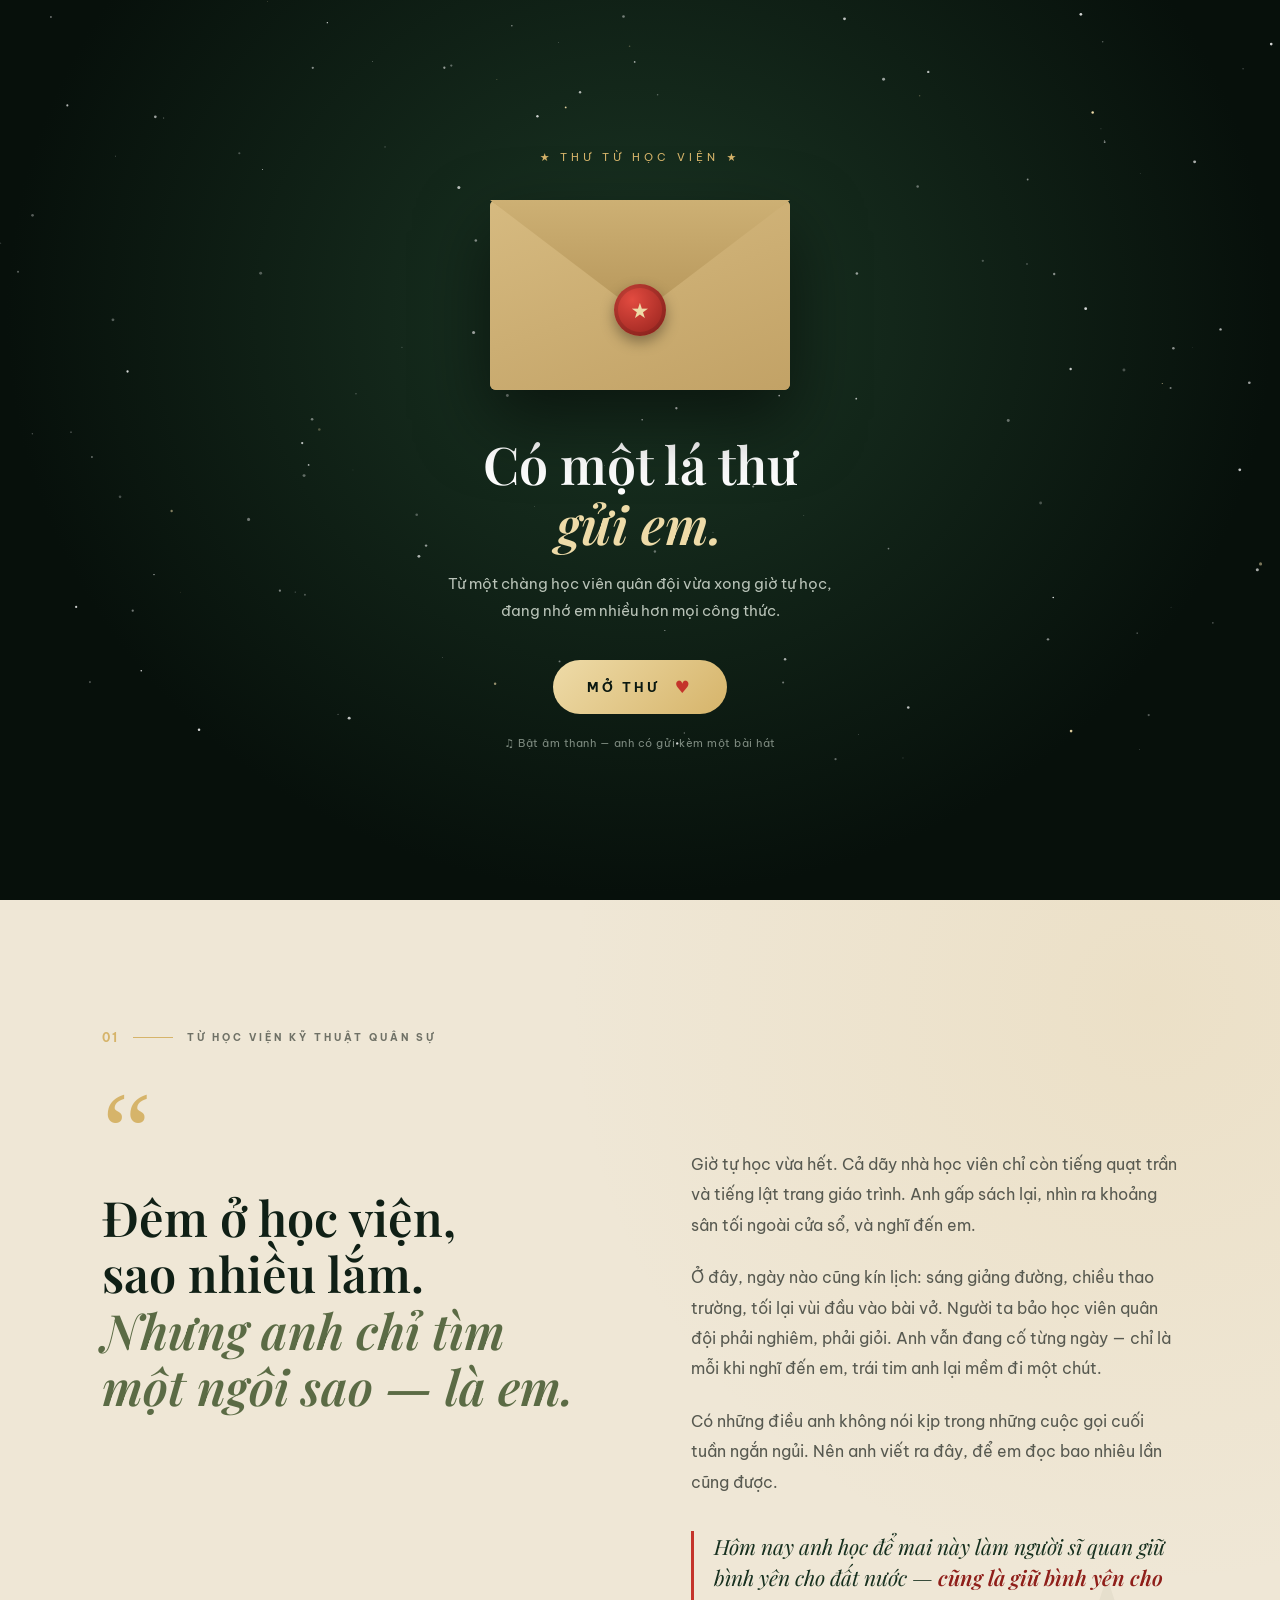
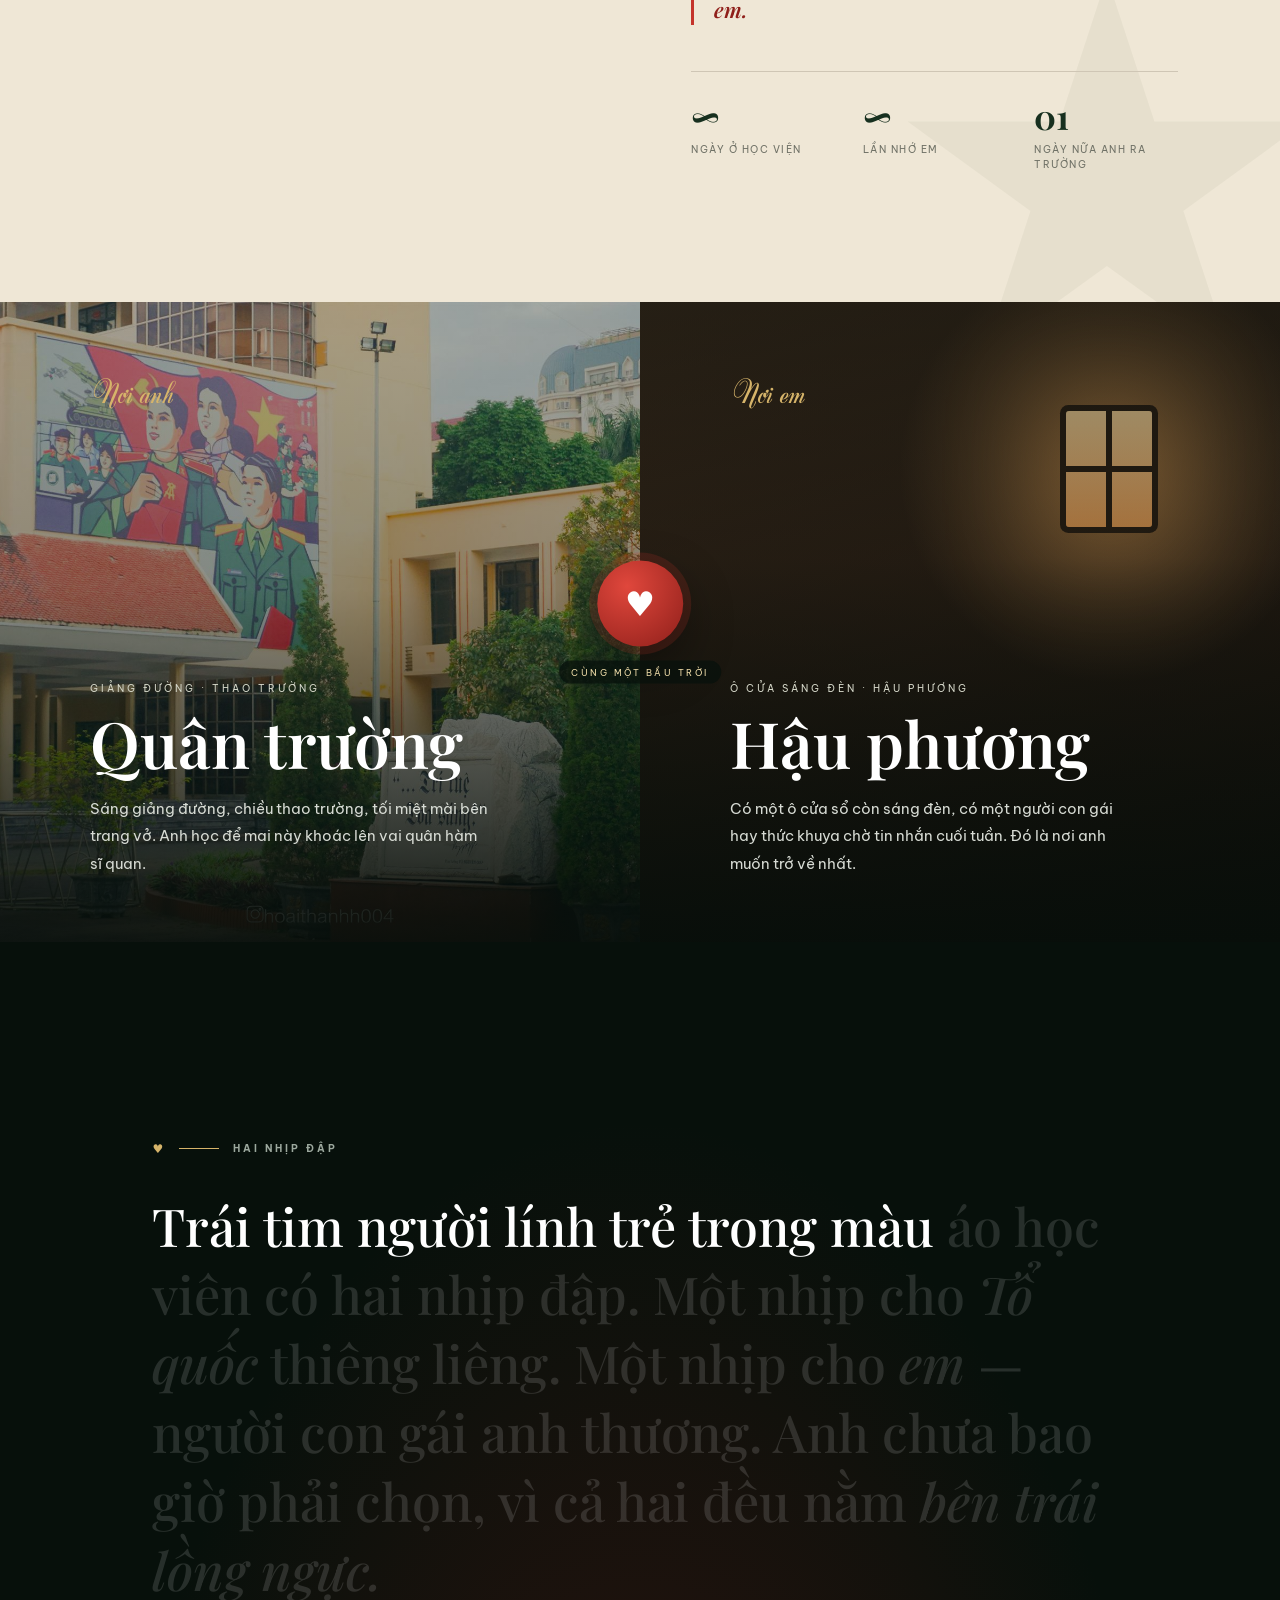
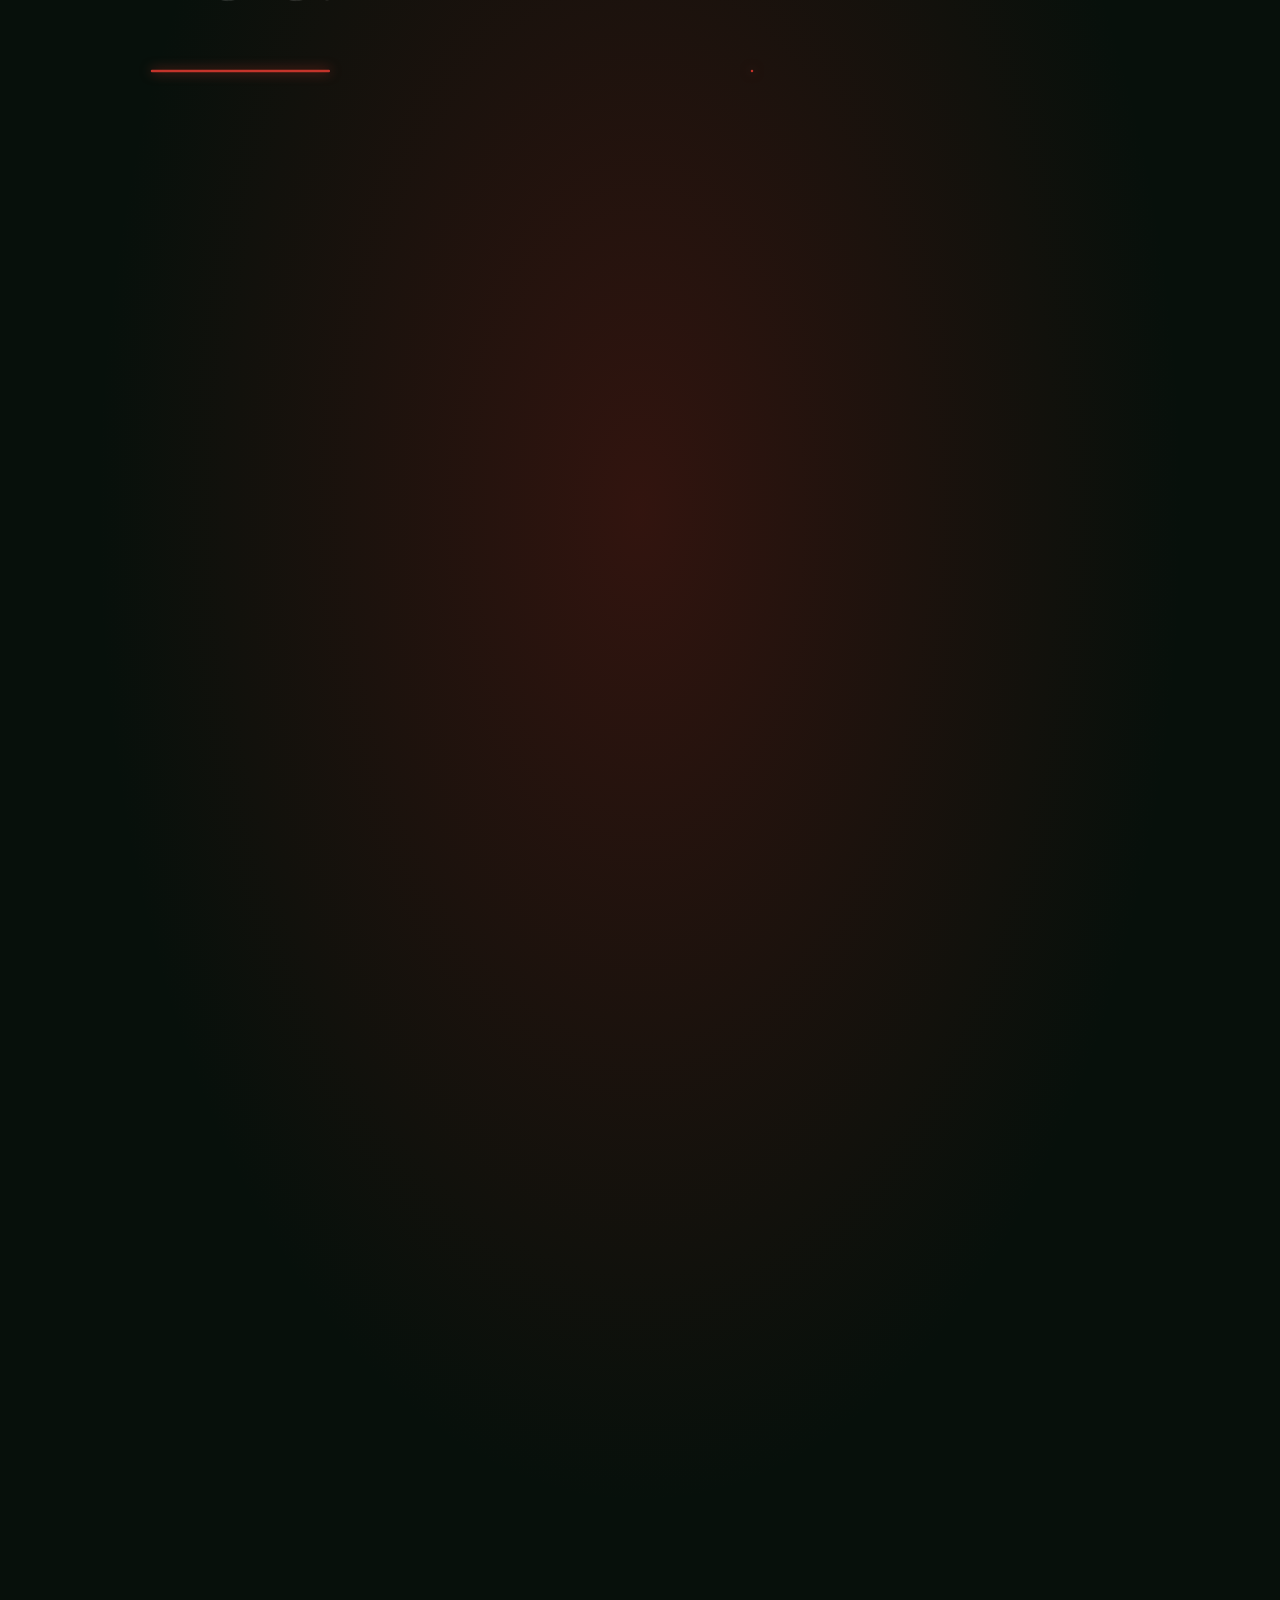
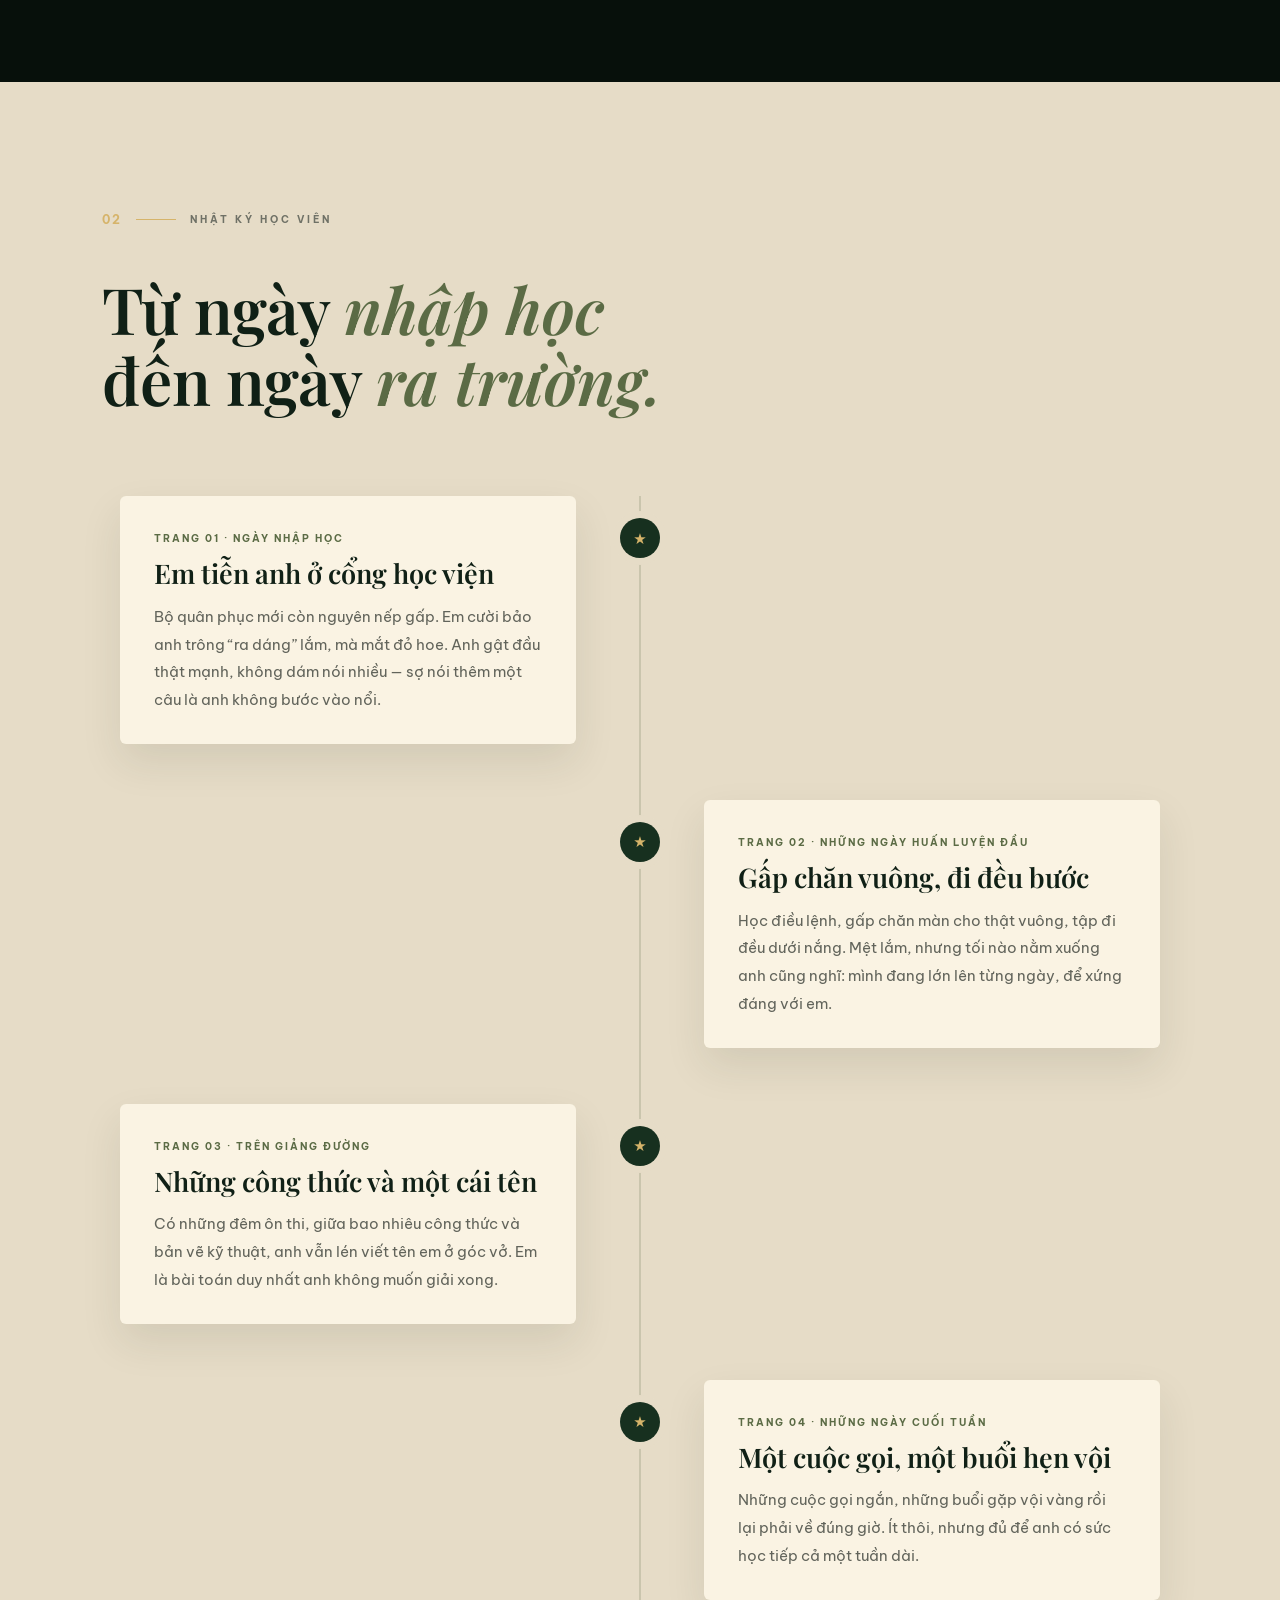
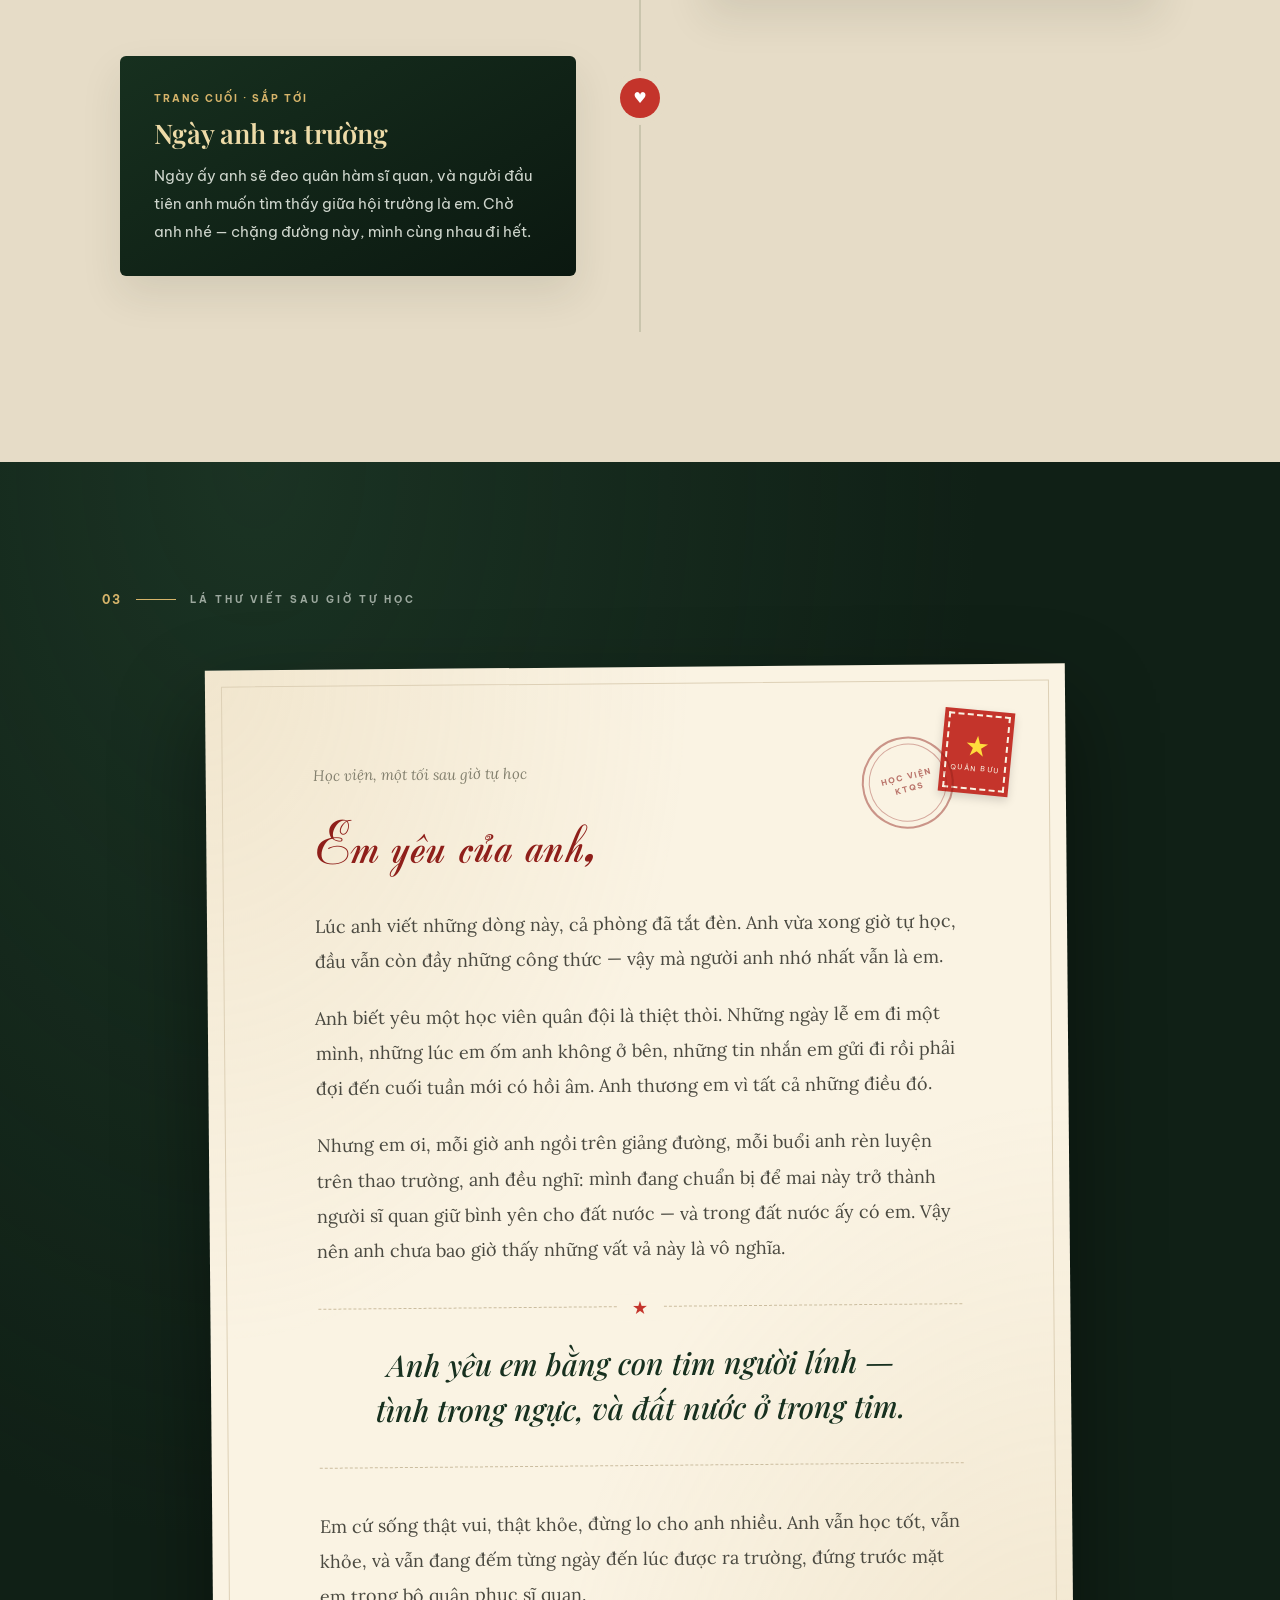
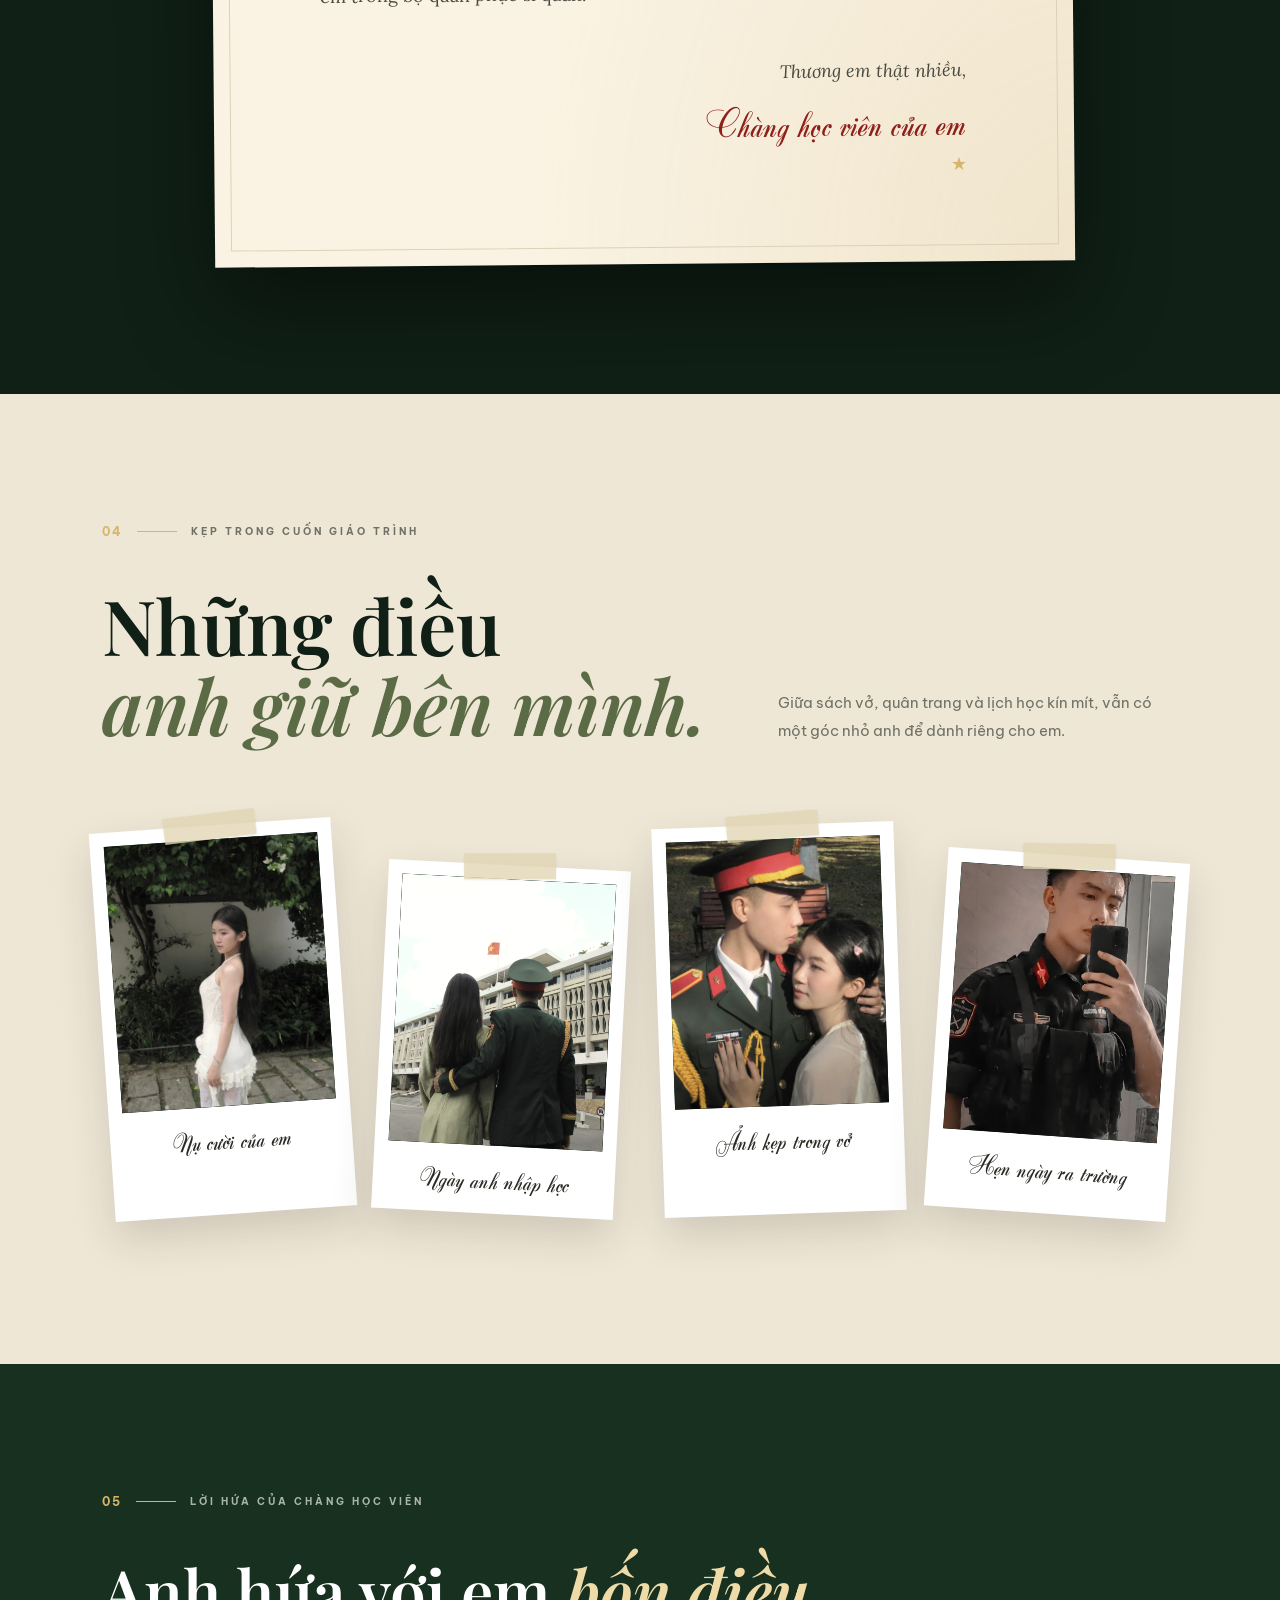
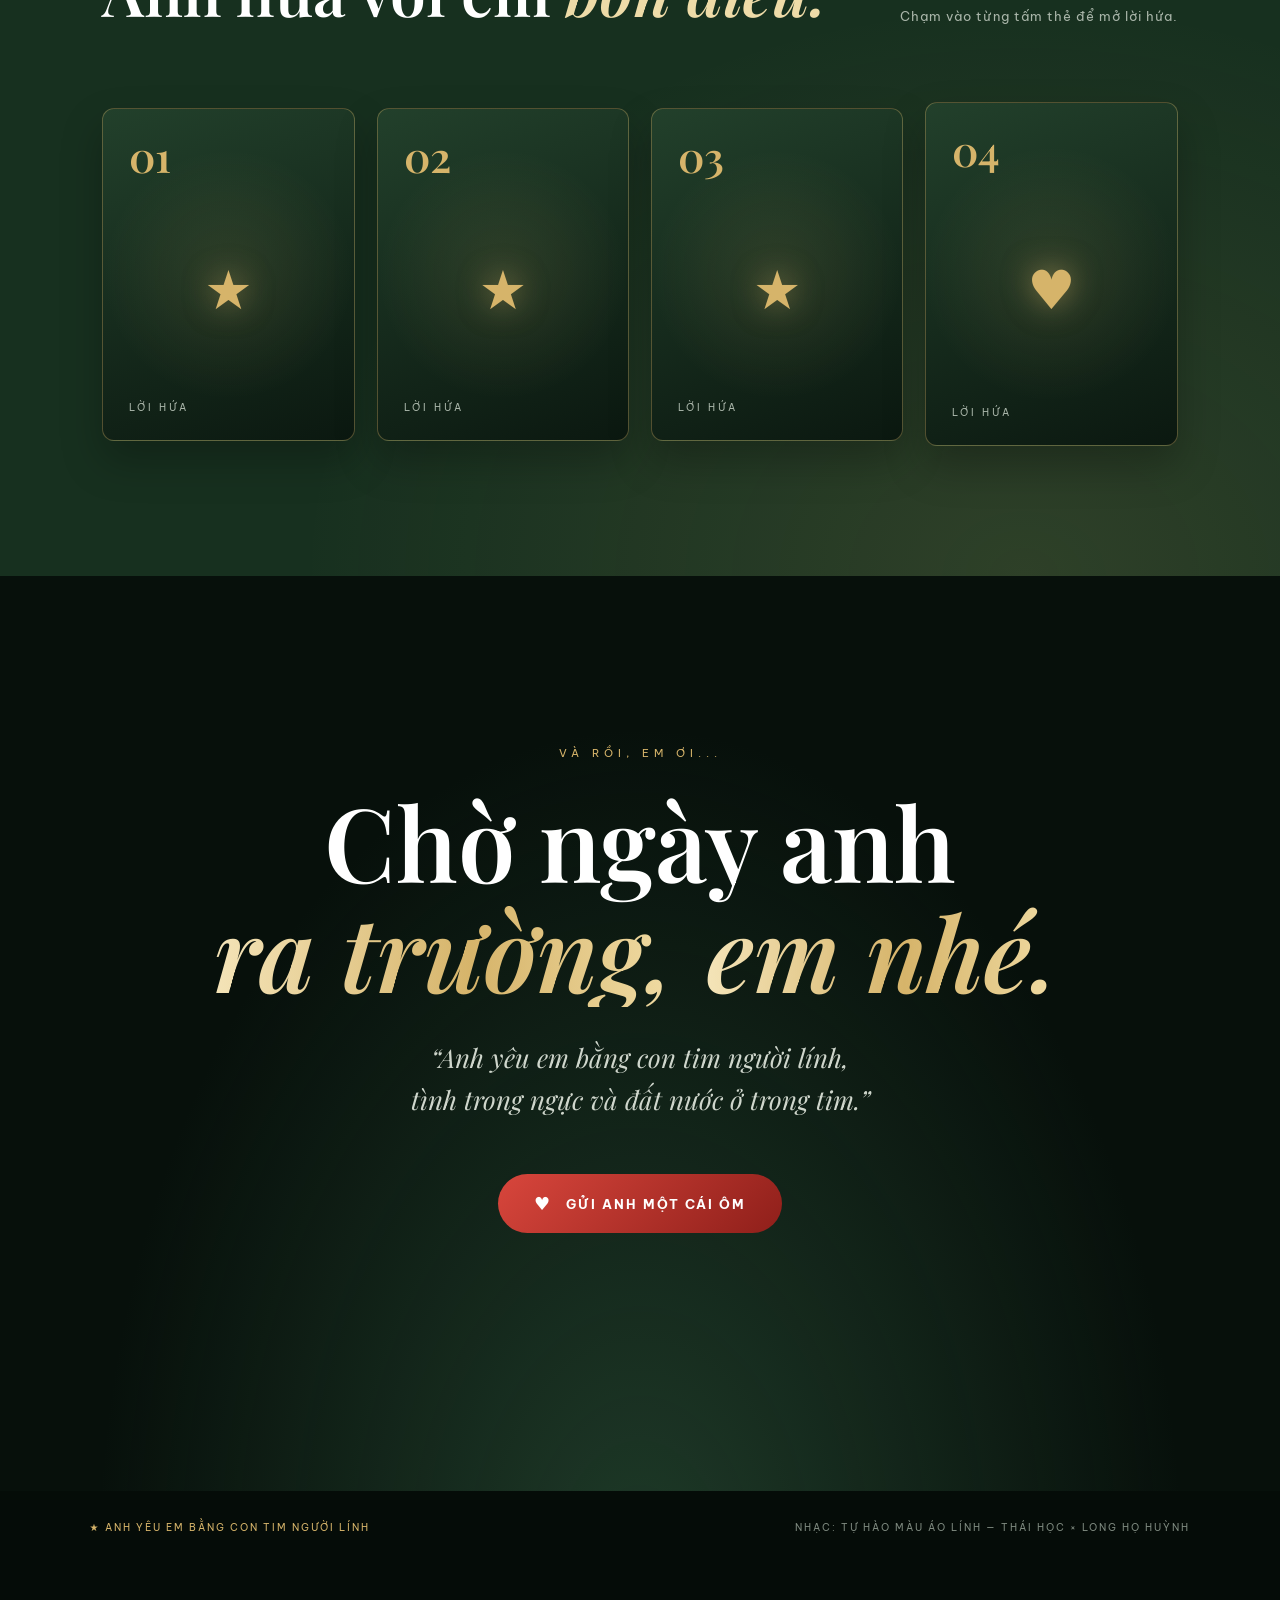
==== phamthanhduong/index.html @ a133cd09 "Tạo trang phamthanhduong" ====
<!DOCTYPE html>
<html lang="vi">

<head>
    <meta charset="UTF-8">
    <meta name="viewport" content="width=device-width, initial-scale=1.0, viewport-fit=cover">
    <meta name="theme-color" content="#07100b">
    <title>Anh Yêu Em Bằng Con Tim Người Lính</title>
    <meta name="description" content="Lá thư của một học viên Học viện Kỹ thuật Quân sự gửi người con gái anh thương.">

    <link rel="preload" href="../fonts/utm-zirkon.woff2" as="font" type="font/woff2" crossorigin>

    <link rel="preconnect" href="https://fonts.googleapis.com">
    <link rel="preconnect" href="https://fonts.gstatic.com" crossorigin>
    <link href="https://fonts.googleapis.com/css2?family=Be+Vietnam+Pro:wght@300;400;500;600;700;800&family=Lora:ital,wght@0,400;0,500;1,400;1,500&family=Playfair+Display:ital,wght@0,500;0,600;0,700;1,500;1,600;1,700&display=swap" rel="stylesheet">

    <link rel="stylesheet" href="../style.css">
</head>


<body class="is-locked">

<!-- ================= MỞ THƯ (INTRO) ================= -->

<div class="intro" id="intro">

    <canvas class="stars" data-stars="140"></canvas>

    <div class="intro-inner">

        <p class="intro-kicker">★ THƯ TỪ HỌC VIỆN ★</p>

        <div class="envelope" id="envelope">
            <div class="envelope-back"></div>
            <div class="envelope-letter">
                <span>Gửi em,</span>
                <small>từ chàng học viên của em</small>
            </div>
            <div class="envelope-front"></div>
            <div class="envelope-flap"></div>
            <div class="envelope-seal">★</div>
        </div>

        <h1 class="intro-title">
            Có một lá thư<br>
            <em>gửi <span class="js-her-name">em</span>.</em>
        </h1>

        <p class="intro-text">
            Từ một chàng học viên quân đội vừa xong giờ tự học,
            đang nhớ em nhiều hơn mọi công thức.
        </p>

        <button class="intro-button" id="openLetter" type="button">
            <span>Mở thư</span>
            <i>♥</i>
        </button>

        <p class="intro-hint">♫ Bật âm thanh — anh có gửi kèm một bài hát</p>

    </div>

</div>


<!-- ================= NAVBAR ================= -->

<header class="navbar" id="navbar">

    <a href="#top" class="logo">
        <span class="logo-star">★</span>
        GỬI EM <small>·</small> TỪ HỌC VIỆN
    </a>

    <nav>
        <a href="#story">Nỗi nhớ</a>
        <a href="#diary">Nhật ký</a>
        <a href="#letter">Lá thư</a>
        <a href="#promise">Lời hứa</a>
    </nav>

</header>


<!-- ================= HERO ================= -->

<section class="hero" id="top">

    <canvas class="stars" data-stars="220" data-shooting="true"></canvas>

    <div class="hero-moon"></div>

    <div class="hero-content">

        <p class="hero-small reveal-hero">
            <span class="line"></span>
            THƯ CỦA MỘT HỌC VIÊN QUÂN ĐỘI · GỬI NGƯỜI ANH THƯƠNG
        </p>

        <h1 class="hero-title">
            <span class="reveal-hero">Anh yêu em</span>
            <span class="reveal-hero">bằng con tim</span>
            <span class="reveal-hero"><em>người lính.</em></span>
        </h1>

        <p class="hero-quote reveal-hero">
            Tình trong ngực, <b>và đất nước ở trong tim.</b>
        </p>

        <div class="hero-actions reveal-hero">

            <a href="#story" class="hero-button">
                ĐỌC TIẾP CÂU CHUYỆN
                <span>↓</span>
            </a>

            <div class="hero-days">
                <strong class="js-days">∞</strong>
                <span>ngày anh khoác<br>áo học viên</span>
            </div>

        </div>

    </div>

    <!-- Núi & lá cờ trên đỉnh -->
    <div class="hero-mountains">

        <svg class="mountain m-back" data-depth=".32" viewBox="0 0 1440 320" preserveAspectRatio="none" aria-hidden="true">
            <path d="M0 230 L120 170 L230 210 L360 120 L480 190 L600 140 L720 200 L860 90 L1000 180 L1120 130 L1260 190 L1440 140 L1440 320 L0 320 Z" />
        </svg>

        <svg class="mountain m-mid" data-depth=".18" viewBox="0 0 1440 320" preserveAspectRatio="none" aria-hidden="true">
            <path d="M0 260 L160 200 L300 250 L440 180 L560 230 L700 170 L820 220 L980 150 L1080 200 L1220 160 L1340 220 L1440 190 L1440 320 L0 320 Z" />
        </svg>

        <div class="flag-post" data-depth=".18" aria-hidden="true">
            <div class="flag"><span>★</span></div>
            <div class="pole"></div>
        </div>

        <svg class="mountain m-front" data-depth=".06" viewBox="0 0 1440 320" preserveAspectRatio="none" aria-hidden="true">
            <path d="M0 290 L200 250 L340 280 L520 230 L640 265 L780 215 L900 260 L1060 240 L1200 275 L1320 245 L1440 270 L1440 320 L0 320 Z" />
        </svg>

    </div>

    <div class="hero-scroll">
        CUỘN XUỐNG
        <div></div>
    </div>

</section>


<!-- ================= 01 · NỖI NHỚ ================= -->

<section class="story section" id="story">

    <div class="section-number" data-reveal>
        01 <span>TỪ HỌC VIỆN KỸ THUẬT QUÂN SỰ</span>
    </div>

    <div class="story-grid">

        <div class="story-title" data-reveal>

            <p class="quote">“</p>

            <h2>
                Đêm ở học viện,<br>
                sao nhiều lắm.<br>
                <em>Nhưng anh chỉ tìm một ngôi sao — là em.</em>
            </h2>

        </div>


        <div class="story-text" data-reveal>

            <p>
                Giờ tự học vừa hết. Cả dãy nhà học viên chỉ còn tiếng quạt trần
                và tiếng lật trang giáo trình. Anh gấp sách lại, nhìn ra khoảng sân
                tối ngoài cửa sổ, và nghĩ đến em.
            </p>

            <p>
                Ở đây, ngày nào cũng kín lịch: sáng giảng đường, chiều thao trường,
                tối lại vùi đầu vào bài vở. Người ta bảo học viên quân đội phải nghiêm,
                phải giỏi. Anh vẫn đang cố từng ngày — chỉ là mỗi khi nghĩ đến em,
                trái tim anh lại mềm đi một chút.
            </p>

            <p>
                Có những điều anh không nói kịp trong những cuộc gọi cuối tuần ngắn ngủi.
                Nên anh viết ra đây, để em đọc bao nhiêu lần cũng được.
            </p>

            <p class="highlight">
                Hôm nay anh học để mai này làm người sĩ quan giữ bình yên cho đất nước —
                <strong>cũng là giữ bình yên cho em.</strong>
            </p>

            <div class="story-stats">

                <div>
                    <strong class="js-days">∞</strong>
                    <span>NGÀY Ở HỌC VIỆN</span>
                </div>

                <div>
                    <strong>∞</strong>
                    <span>LẦN NHỚ EM</span>
                </div>

                <div class="js-countdown-box">
                    <strong class="js-countdown">01</strong>
                    <span class="js-countdown-label">LỜI HẸN NGÀY RA TRƯỜNG</span>
                </div>

            </div>

        </div>

    </div>

</section>


<!-- ================= HAI NƠI · MỘT LÒNG ================= -->

<section class="worlds">

    <div class="world cadet" data-reveal>

        <div class="world-number">Nơi anh</div>

        <div class="world-content">
            <span>GIẢNG ĐƯỜNG · THAO TRƯỜNG</span>
            <h2>Quân trường</h2>
            <p>
                Sáng giảng đường, chiều thao trường, tối miệt mài bên trang vở.
                Anh học để mai này khoác lên vai quân hàm sĩ quan.
            </p>
        </div>

    </div>


    <div class="worlds-heart" aria-hidden="true">
        <span>♥</span>
        <small>CÙNG MỘT BẦU TRỜI</small>
    </div>


    <div class="world home" data-reveal>

        <div class="world-number">Nơi em</div>

        <div class="world-content">
            <span>Ô CỬA SÁNG ĐÈN · HẬU PHƯƠNG</span>
            <h2>Hậu phương</h2>
            <p>
                Có một ô cửa sổ còn sáng đèn, có một người con gái hay thức khuya
                chờ tin nhắn cuối tuần. Đó là nơi anh muốn trở về nhất.
            </p>
        </div>

    </div>

</section>


<!-- ================= HAI NHỊP ĐẬP ================= -->

<section class="heartbeat" id="heartbeat">

    <div class="heartbeat-sticky">

        <div class="section-number light">
            ♥ <span>HAI NHỊP ĐẬP</span>
        </div>

        <p class="heartbeat-text" id="heartbeatText">
            Trái tim người lính trẻ trong màu áo học viên có hai nhịp đập.
            Một nhịp cho <em>Tổ quốc</em> thiêng liêng.
            Một nhịp cho <em>em</em> — người con gái anh thương.
            Anh chưa bao giờ phải chọn,
            vì cả hai đều nằm <em>bên trái lồng ngực.</em>
        </p>

        <div class="pulse-line" aria-hidden="true">
            <svg viewBox="0 0 600 60" preserveAspectRatio="none">
                <path pathLength="1000" d="M0 30 H210 L228 30 L242 6 L258 54 L274 16 L286 30 H600" />
            </svg>
        </div>

    </div>

</section>


<!-- ================= 02 · NHẬT KÝ ================= -->

<section class="diary section" id="diary">

    <div class="section-number" data-reveal>
        02 <span>NHẬT KÝ HỌC VIÊN</span>
    </div>

    <div class="diary-title" data-reveal>
        <h2>
            Từ ngày <em>nhập học</em><br>
            đến ngày <em>ra trường.</em>
        </h2>
    </div>


    <div class="diary-list">

        <div class="diary-line"><div class="diary-line-fill" id="diaryFill"></div></div>

        <article class="diary-item" data-reveal>
            <div class="diary-dot">★</div>
            <div class="diary-card">
                <span>TRANG 01 · NGÀY NHẬP HỌC</span>
                <h3>Em tiễn anh ở cổng học viện</h3>
                <p>
                    Bộ quân phục mới còn nguyên nếp gấp. Em cười bảo anh trông “ra dáng” lắm,
                    mà mắt đỏ hoe. Anh gật đầu thật mạnh, không dám nói nhiều —
                    sợ nói thêm một câu là anh không bước vào nổi.
                </p>
            </div>
        </article>

        <article class="diary-item" data-reveal>
            <div class="diary-dot">★</div>
            <div class="diary-card">
                <span>TRANG 02 · NHỮNG NGÀY HUẤN LUYỆN ĐẦU</span>
                <h3>Gấp chăn vuông, đi đều bước</h3>
                <p>
                    Học điều lệnh, gấp chăn màn cho thật vuông, tập đi đều dưới nắng.
                    Mệt lắm, nhưng tối nào nằm xuống anh cũng nghĩ:
                    mình đang lớn lên từng ngày, để xứng đáng với em.
                </p>
            </div>
        </article>

        <article class="diary-item" data-reveal>
            <div class="diary-dot">★</div>
            <div class="diary-card">
                <span>TRANG 03 · TRÊN GIẢNG ĐƯỜNG</span>
                <h3>Những công thức và một cái tên</h3>
                <p>
                    Có những đêm ôn thi, giữa bao nhiêu công thức và bản vẽ kỹ thuật,
                    anh vẫn lén viết tên em ở góc vở. Em là bài toán duy nhất
                    anh không muốn giải xong.
                </p>
            </div>
        </article>

        <article class="diary-item" data-reveal>
            <div class="diary-dot">★</div>
            <div class="diary-card">
                <span>TRANG 04 · NHỮNG NGÀY CUỐI TUẦN</span>
                <h3>Một cuộc gọi, một buổi hẹn vội</h3>
                <p>
                    Những cuộc gọi ngắn, những buổi gặp vội vàng rồi lại phải về đúng giờ.
                    Ít thôi, nhưng đủ để anh có sức học tiếp cả một tuần dài.
                </p>
            </div>
        </article>

        <article class="diary-item future" data-reveal>
            <div class="diary-dot">♥</div>
            <div class="diary-card">
                <span>TRANG CUỐI · SẮP TỚI</span>
                <h3>Ngày anh ra trường</h3>
                <p>
                    Ngày ấy anh sẽ đeo quân hàm sĩ quan, và người đầu tiên anh muốn tìm
                    thấy giữa hội trường là em. Chờ anh nhé — chặng đường này,
                    mình cùng nhau đi hết.
                </p>
            </div>
        </article>

    </div>

</section>


<!-- ================= 03 · LÁ THƯ ================= -->

<section class="letter section" id="letter">

    <div class="section-number light" data-reveal>
        03 <span>LÁ THƯ VIẾT SAU GIỜ TỰ HỌC</span>
    </div>


    <div class="letter-wrapper">

        <div class="letter-paper" data-reveal>

            <div class="stamp">
                <b>★</b>
                <small>QUÂN BƯU</small>
            </div>

            <div class="postmark">
                <span>HỌC VIỆN<br>KTQS</span>
            </div>

            <p class="letter-date">Học viện, một tối sau giờ tự học</p>

            <h2 class="letter-greeting">
                <span class="js-greeting">Em yêu của anh,</span>
            </h2>


            <div class="letter-content">

                <p>
                    Lúc anh viết những dòng này, cả phòng đã tắt đèn. Anh vừa xong giờ tự học,
                    đầu vẫn còn đầy những công thức — vậy mà người anh nhớ nhất vẫn là em.
                </p>

                <p>
                    Anh biết yêu một học viên quân đội là thiệt thòi. Những ngày lễ em đi một mình,
                    những lúc em ốm anh không ở bên, những tin nhắn em gửi đi rồi phải đợi
                    đến cuối tuần mới có hồi âm. Anh thương em vì tất cả những điều đó.
                </p>

                <p>
                    Nhưng em ơi, mỗi giờ anh ngồi trên giảng đường, mỗi buổi anh rèn luyện trên
                    thao trường, anh đều nghĩ: mình đang chuẩn bị để mai này trở thành người sĩ quan
                    giữ bình yên cho đất nước — và trong đất nước ấy có em. Vậy nên anh chưa bao giờ
                    thấy những vất vả này là vô nghĩa.
                </p>

                <blockquote class="letter-quote">
                    Anh yêu em bằng con tim người lính —
                    tình trong ngực, và đất nước ở trong tim.
                </blockquote>

                <p>
                    Em cứ sống thật vui, thật khỏe, đừng lo cho anh nhiều. Anh vẫn học tốt,
                    vẫn khỏe, và vẫn đang đếm từng ngày đến lúc được ra trường,
                    đứng trước mặt em trong bộ quân phục sĩ quan.
                </p>

                <div class="signature">
                    <span>Thương em thật nhiều,</span>
                    <strong class="js-his-name">Chàng học viên của em</strong>
                    <i>★</i>
                </div>

            </div>

        </div>

    </div>

</section>


<!-- ================= 04 · KỶ NIỆM ================= -->

<section class="memory section" id="memory">

    <div class="section-number" data-reveal>
        04 <span>KẸP TRONG CUỐN GIÁO TRÌNH</span>
    </div>


    <div class="memory-heading" data-reveal>

        <h2>
            Những điều<br>
            <em>anh giữ bên mình.</em>
        </h2>

        <p>
            Giữa sách vở, quân trang và lịch học kín mít,
            vẫn có một góc nhỏ anh để dành riêng cho em.
        </p>

    </div>


    <div class="gallery">

        <figure class="polaroid" data-reveal>
            <div class="polaroid-photo">
                <img src="a1-5qas.jpg" alt="Nụ cười của em">
                <div class="polaroid-empty"><span>♥</span><small>KỶ NIỆM 01</small></div>
            </div>
            <figcaption>Nụ cười của em</figcaption>
        </figure>

        <figure class="polaroid" data-reveal>
            <div class="polaroid-photo">
                <img src="a2-66kk.jpg" alt="Ngày em tiễn anh nhập học">
                <div class="polaroid-empty"><span>★</span><small>KỶ NIỆM 02</small></div>
            </div>
            <figcaption>Ngày anh nhập học</figcaption>
        </figure>

        <figure class="polaroid" data-reveal>
            <div class="polaroid-photo">
                <img src="a3-8m7g.jpg" alt="Tấm ảnh kẹp trong vở">
                <div class="polaroid-empty"><span>♥</span><small>KỶ NIỆM 03</small></div>
            </div>
            <figcaption>Ảnh kẹp trong vở</figcaption>
        </figure>

        <figure class="polaroid" data-reveal>
            <div class="polaroid-photo">
                <img src="a4-8qcp.jpg" alt="Hẹn ngày ra trường">
                <div class="polaroid-empty"><span>★</span><small>KỶ NIỆM 04</small></div>
            </div>
            <figcaption>Hẹn ngày ra trường</figcaption>
        </figure>

    </div>

</section>


<!-- ================= 05 · LỜI HỨA ================= -->

<section class="promise section" id="promise">

    <div class="section-number" data-reveal>
        05 <span>LỜI HỨA CỦA CHÀNG HỌC VIÊN</span>
    </div>

    <div class="promise-heading" data-reveal>
        <h2>Anh hứa với em <em>bốn điều.</em></h2>
        <p>Chạm vào từng tấm thẻ để mở lời hứa.</p>
    </div>


    <div class="promise-grid">

        <button class="promise-card" type="button" data-reveal>
            <div class="promise-inner">
                <div class="promise-front">
                    <b>01</b>
                    <span>★</span>
                    <small>LỜI HỨA</small>
                </div>
                <div class="promise-back">
                    <p>Anh sẽ giữ gìn sức khỏe — để em không phải lo.</p>
                </div>
            </div>
        </button>

        <button class="promise-card" type="button" data-reveal>
            <div class="promise-inner">
                <div class="promise-front">
                    <b>02</b>
                    <span>★</span>
                    <small>LỜI HỨA</small>
                </div>
                <div class="promise-back">
                    <p>Anh sẽ học thật giỏi, rèn luyện thật tốt — để em tự hào về anh.</p>
                </div>
            </div>
        </button>

        <button class="promise-card" type="button" data-reveal>
            <div class="promise-inner">
                <div class="promise-front">
                    <b>03</b>
                    <span>★</span>
                    <small>LỜI HỨA</small>
                </div>
                <div class="promise-back">
                    <p>Anh sẽ cố gắng ở bên em nhiều hơn, yêu thương em bằng tất cả những gì mà anh có.</p>
                </div>
            </div>
        </button>

        <button class="promise-card" type="button" data-reveal>
            <div class="promise-inner">
                <div class="promise-front">
                    <b>04</b>
                    <span>♥</span>
                    <small>LỜI HỨA</small>
                </div>
                <div class="promise-back">
                    <p>Sau này ra trường anh sẽ đón em về, sẽ bù đắp cho em những thiệt thòi, sự chờ đợi và tủi thân mà em đã phải chịu đựng suốt năm tháng qua.</p>
                </div>
            </div>
        </button>

    </div>

</section>


<!-- ================= FINAL ================= -->

<section class="final" id="final">

    <canvas class="stars" data-stars="160" data-shooting="true"></canvas>

    <div class="final-content">

        <p class="final-kicker" data-reveal>VÀ RỒI, EM ƠI...</p>

        <h2 data-reveal>
            Chờ ngày anh<br>
            <em>ra trường,</em> <em>em nhé.</em>
        </h2>

        <p class="final-quote" data-reveal>
            “Anh yêu em bằng con tim người lính,<br>
            tình trong ngực và đất nước ở trong tim.”
        </p>

        <button class="hug-button" id="hugButton" type="button" data-reveal>
            <span class="hug-heart">♥</span>
            <span class="hug-label">Gửi anh một cái ôm</span>
        </button>

        <p class="hug-count" id="hugCount"></p>

    </div>

</section>


<!-- ================= FOOTER ================= -->

<footer>
    <div>★ ANH YÊU EM BẰNG CON TIM NGƯỜI LÍNH</div>
    <div>NHẠC: TỰ HÀO MÀU ÁO LÍNH — THÁI HỌC × LONG HỌ HUỲNH</div>
</footer>


<!-- ================= MÁY PHÁT NHẠC ================= -->

<div class="player" id="player">

    <button class="player-disc" id="playerToggle" type="button" aria-label="Bật / tắt nhạc">
        <span class="disc"><b>★</b></span>
        <span class="player-icon" id="playerIcon">▶</span>
    </button>

    <div class="player-info">
        <strong>Tự Hào Màu Áo Lính</strong>
        <span>Thái Học × Long Họ Huỳnh</span>
    </div>

    <div class="player-bars" aria-hidden="true">
        <i></i><i></i><i></i><i></i>
    </div>

</div>

<audio id="backgroundMusic" loop preload="auto" playsinline>
    <source src="../music/tu-hao-mau-ao-linh.mp3" type="audio/mpeg">
</audio>


<!-- ================= XEM ẢNH ================= -->

<div class="lightbox" id="lightbox">
    <img src="" alt="">
    <button type="button" aria-label="Đóng">×</button>
</div>


<script src="script.js"></script>

</body>

</html>
---- style.css ----
/* ================= FONT ================= */

@font-face {
    font-family: "UTM Zirkon";
    src:
        url("fonts/utm-zirkon.woff2") format("woff2"),
        url("fonts/utm-zirkon.ttf") format("truetype");
    font-display: swap;
}



:root {

    --night: #07100b;
    --green-950: #0b1810;
    --green-900: #102016;
    --green-800: #17301f;
    --green-700: #22402b;
    --olive: #5b6b45;
    --olive-light: #8a9a6a;

    --gold: #d6b46a;
    --gold-light: #eedba8;

    --red: #c4342b;
    --red-deep: #8f1f1a;

    --cream: #efe7d6;
    --cream-dark: #e6dcc7;
    --paper: #faf3e3;

    --ink: #2a2b24;
    --muted: #6f7166;

    --serif: "Playfair Display", Georgia, serif;
    --sans: "Be Vietnam Pro", system-ui, -apple-system, sans-serif;
    --hand: "UTM Zirkon", "Lora", Georgia, cursive;
    --letter: "Lora", Georgia, serif;

    /* --vh do script.js tính theo chiều cao THỰC của màn hình
       (100vh trên iPhone bị tính cả phần thanh công cụ nên hay cắt nội dung) */
    --screen: calc(var(--vh, 1vh) * 100);

    --nav-h: 72px;
    --gutter: 8vw;

    --safe-top: env(safe-area-inset-top, 0px);
    --safe-bottom: env(safe-area-inset-bottom, 0px);
    --safe-left: env(safe-area-inset-left, 0px);
    --safe-right: env(safe-area-inset-right, 0px);
}


* {
    margin: 0;
    padding: 0;
    box-sizing: border-box;
}


html {
    scroll-behavior: smooth;
    -webkit-text-size-adjust: 100%;
    text-size-adjust: 100%;
    overflow-x: hidden;
}


body {
    font-family: var(--sans);
    background: var(--night);
    color: var(--ink);
    overflow-x: hidden;
    -webkit-font-smoothing: antialiased;
    overflow-wrap: break-word;
}


@supports (overflow: clip) {
    html,
    body {
        overflow-x: clip;
    }
}


body.is-locked {
    overflow: hidden;
}


a {
    text-decoration: none;
    color: inherit;
}


button {
    font-family: inherit;
    -webkit-tap-highlight-color: transparent;
}


img {
    max-width: 100%;
}


section {
    scroll-margin-top: var(--nav-h);
}


canvas.stars {
    position: absolute;
    top: 0;
    left: 0;
    width: 100%;
    height: 100%;
    pointer-events: none;
}



/* ================= HIỆU ỨNG XUẤT HIỆN ================= */

[data-reveal] {
    opacity: 0;
    translate: 0 40px;
    transition:
        opacity 1s ease var(--delay, 0s),
        translate 1s cubic-bezier(.2, .7, .2, 1) var(--delay, 0s);
}


[data-reveal].visible {
    opacity: 1;
    translate: 0 0;
}


.reveal-hero {
    opacity: 0;
    translate: 0 30px;
    transition:
        opacity 1.2s ease var(--d, 0s),
        translate 1.2s cubic-bezier(.2, .7, .2, 1) var(--d, 0s);
}


body.is-ready .reveal-hero {
    opacity: 1;
    translate: 0 0;
}



/* ================= MỞ THƯ (INTRO) ================= */

.intro {
    position: fixed;
    top: 0;
    left: 0;
    right: 0;
    bottom: 0;
    z-index: 1000;
    overflow-x: hidden;
    overflow-y: auto;
    -webkit-overflow-scrolling: touch;
    overscroll-behavior: contain;
    text-align: center;
    color: white;
    background:
        radial-gradient(ellipse at 50% 35%, #1b3624 0%, var(--night) 70%);
    transition:
        opacity 1.1s ease,
        visibility 1.1s ease;
}


.intro canvas.stars {
    position: fixed;
}


.intro.hide {
    opacity: 0;
    visibility: hidden;
}


.intro-inner {
    position: relative;
    z-index: 2;
    min-height: 100%;
    display: flex;
    flex-direction: column;
    align-items: center;
    justify-content: center;
    padding:
        calc(20px + var(--safe-top))
        calc(20px + var(--safe-right))
        calc(20px + var(--safe-bottom))
        calc(20px + var(--safe-left));
    transition: transform 1.4s ease;
}


.intro.hide .intro-inner {
    transform: scale(1.08);
}


.intro-kicker {
    font-size: 11px;
    letter-spacing: 4px;
    color: var(--gold);
    margin-bottom: clamp(16px, calc(var(--vh, 1vh) * 4), 38px);
}


.envelope {
    --env-w: min(300px, 72vw, calc(var(--vh, 1vh) * 46));
    position: relative;
    flex-shrink: 0;
    width: var(--env-w);
    height: calc(var(--env-w) * .633);
    margin-bottom: clamp(20px, calc(var(--vh, 1vh) * 5), 44px);
    -webkit-perspective: 900px;
    perspective: 900px;
    animation: floaty 4s ease-in-out infinite;
}


.envelope-back {
    position: absolute;
    top: 0;
    left: 0;
    right: 0;
    bottom: 0;
    border-radius: 6px;
    background: #b39257;
    box-shadow: 0 30px 70px rgba(0, 0, 0, .55);
}


.envelope-letter {
    position: absolute;
    left: 6%;
    right: 6%;
    top: 7%;
    height: 86%;
    z-index: 2;
    display: flex;
    flex-direction: column;
    align-items: center;
    padding-top: 9%;
    border-radius: 4px;
    background: var(--paper);
    color: var(--ink);
    transition: transform 1s cubic-bezier(.2, .8, .2, 1) .55s;
}


.envelope-letter span {
    font-family: var(--hand);
    font-size: clamp(28px, calc(var(--env-w) * .13), 40px);
    line-height: 1.2;
    color: var(--red-deep);
}


.envelope-letter small {
    margin-top: 2px;
    font-size: 9px;
    letter-spacing: 1.5px;
    text-transform: uppercase;
    color: var(--muted);
}


.envelope-front {
    position: absolute;
    top: 0;
    left: 0;
    right: 0;
    bottom: 0;
    z-index: 3;
    border-radius: 6px;
    background: linear-gradient(160deg, #d6ba80, #c2a266);
    -webkit-clip-path: polygon(0 0, 50% 54%, 100% 0, 100% 100%, 0 100%);
    clip-path: polygon(0 0, 50% 54%, 100% 0, 100% 100%, 0 100%);
}


.envelope-flap {
    position: absolute;
    left: 0;
    right: 0;
    top: 0;
    height: 60%;
    z-index: 4;
    background: linear-gradient(180deg, #cdb074, #b6965a);
    -webkit-clip-path: polygon(0 0, 100% 0, 50% 100%);
    clip-path: polygon(0 0, 100% 0, 50% 100%);
    transform-origin: top;
    transition:
        transform .8s ease,
        z-index 0s linear .4s;
}


.envelope-seal {
    position: absolute;
    left: 50%;
    top: 58%;
    z-index: 5;
    width: 52px;
    height: 52px;
    display: flex;
    align-items: center;
    justify-content: center;
    border-radius: 50%;
    transform: translate(-50%, -50%);
    font-size: 21px;
    color: var(--gold-light);
    background: radial-gradient(circle at 35% 30%, #e24b40, var(--red-deep));
    box-shadow:
        0 6px 14px rgba(0, 0, 0, .35),
        inset 0 0 0 4px rgba(0, 0, 0, .12);
    transition:
        opacity .4s ease,
        transform .4s ease;
}


.intro.opening .envelope {
    animation: none;
}


.intro.opening .envelope-seal {
    opacity: 0;
    transform: translate(-50%, -50%) scale(.5);
}


.intro.opening .envelope-flap {
    transform: rotateX(180deg);
    z-index: 1;
}


.intro.opening .envelope-letter {
    transform: translateY(-58%);
}


.intro-title {
    font-family: var(--serif);
    font-weight: 600;
    font-size: clamp(30px, 5vw, 52px);
    line-height: 1.15;
}


.intro-title em {
    color: var(--gold-light);
}


.intro-text {
    max-width: 420px;
    margin-top: clamp(10px, calc(var(--vh, 1vh) * 2), 18px);
    font-size: 15px;
    line-height: 1.75;
    color: #b9c3b8;
}


.intro-button {
    margin-top: clamp(18px, calc(var(--vh, 1vh) * 4), 36px);
    display: inline-flex;
    align-items: center;
    padding: 16px 34px;
    border: 0;
    border-radius: 60px;
    cursor: pointer;
    font-size: 13px;
    font-weight: 700;
    letter-spacing: 3px;
    text-transform: uppercase;
    color: var(--green-950);
    background: linear-gradient(135deg, var(--gold-light), var(--gold));
    box-shadow: 0 0 0 0 rgba(214, 180, 106, .5);
    animation: ring 2.4s ease-out infinite;
    transition: transform .3s ease;
}


.intro-button:hover {
    transform: translateY(-3px) scale(1.03);
}


.intro-button i {
    margin-left: 14px;
    font-style: normal;
    color: var(--red);
    font-size: 17px;
    animation: beat 1.2s ease-in-out infinite;
}


.intro-hint {
    margin-top: clamp(12px, calc(var(--vh, 1vh) * 2.5), 22px);
    font-size: 11px;
    letter-spacing: .5px;
    color: #7e8b80;
}


@keyframes floaty {
    0%, 100% { transform: translateY(0) rotate(-1deg); }
    50% { transform: translateY(-10px) rotate(1deg); }
}


@keyframes ring {
    0% { box-shadow: 0 0 0 0 rgba(214, 180, 106, .5); }
    100% { box-shadow: 0 0 0 20px rgba(214, 180, 106, 0); }
}


@keyframes beat {
    0%, 100% { transform: scale(1); }
    15% { transform: scale(1.3); }
    30% { transform: scale(1); }
    45% { transform: scale(1.2); }
}



/* ================= NAVBAR ================= */

.navbar {
    position: fixed;
    top: 0;
    left: 0;
    right: 0;
    z-index: 100;
    height: calc(var(--nav-h) + var(--safe-top));
    padding:
        var(--safe-top)
        max(6vw, var(--safe-right))
        0
        max(6vw, var(--safe-left));
    display: flex;
    align-items: center;
    justify-content: space-between;
    color: white;
    transform: translateY(-100%);
    transition:
        background .4s ease,
        transform .8s ease .4s;
}


body.is-ready .navbar {
    transform: none;
}


.navbar.scrolled {
    background: rgba(7, 16, 11, .86);
    -webkit-backdrop-filter: blur(14px);
    backdrop-filter: blur(14px);
    border-bottom: 1px solid rgba(214, 180, 106, .12);
}


.logo {
    font-size: 11px;
    font-weight: 800;
    letter-spacing: 2px;
    white-space: nowrap;
}


.logo-star {
    color: var(--gold);
    margin-right: 8px;
}


.logo small {
    color: var(--gold);
    margin: 0 6px;
    font-size: 12px;
}


nav {
    display: flex;
    font-size: 12px;
    letter-spacing: .8px;
    color: #d6ddd5;
}


nav a {
    position: relative;
    margin-left: 36px;
    padding: 6px 0;
    transition: color .3s ease;
}


nav a::after {
    content: "";
    position: absolute;
    left: 0;
    right: 100%;
    bottom: 0;
    height: 1px;
    background: var(--gold);
    transition: right .35s ease;
}


nav a:hover {
    color: var(--gold);
}


nav a:hover::after {
    right: 0;
}



/* ================= HERO ================= */

.hero {
    --mount-h: clamp(170px, calc(var(--vh, 1vh) * 34), 340px);
    position: relative;
    min-height: var(--screen);
    display: flex;
    align-items: center;
    padding:
        calc(var(--nav-h) + var(--safe-top) + 40px)
        max(var(--gutter), var(--safe-right))
        calc(var(--mount-h) * .62)
        max(var(--gutter), var(--safe-left));
    overflow: hidden;
    color: white;
    background:
        radial-gradient(ellipse at 78% 18%, rgba(46, 86, 60, .45) 0%, transparent 50%),
        linear-gradient(180deg, #040906 0%, #0b1a11 55%, #15301f 100%);
}


.hero-moon {
    position: absolute;
    top: 15%;
    right: 13%;
    width: 110px;
    height: 110px;
    border-radius: 50%;
    background: radial-gradient(circle at 38% 38%, #fff8e3, #ecdcab 60%, #c9b37a);
    box-shadow:
        0 0 60px 18px rgba(238, 219, 168, .22),
        0 0 180px 70px rgba(238, 219, 168, .07);
    opacity: .92;
}


.hero-content {
    position: relative;
    z-index: 3;
    width: 100%;
    max-width: 880px;
}


.hero-small {
    display: flex;
    align-items: center;
    font-size: 11px;
    line-height: 1.6;
    letter-spacing: 3px;
    color: #c2cbc0;
}


.hero-small .line {
    flex-shrink: 0;
    width: 44px;
    height: 1px;
    margin-right: 14px;
    background: var(--gold);
}


.hero-title {
    font-family: var(--serif);
    font-weight: 600;
    font-size: clamp(46px, min(7.4vw, calc(var(--vh, 1vh) * 11.5)), 106px);
    line-height: 1.1;
    letter-spacing: -.5px;
    margin: 24px 0;
}


.hero-title > span {
    display: block;
}


.hero-title em {
    display: inline-block;
    padding-right: .1em;
    font-style: italic;
    color: var(--gold-light);
    background: linear-gradient(90deg, #f4e4b8, var(--gold) 55%, #f1dda6);
    -webkit-background-clip: text;
    background-clip: text;
    -webkit-text-fill-color: transparent;
}


.hero-quote {
    font-family: var(--serif);
    font-style: italic;
    font-size: clamp(18px, 2.2vw, 27px);
    line-height: 1.5;
    color: #d3dad1;
}


.hero-quote b {
    font-weight: 500;
    color: var(--gold-light);
}


.hero-actions {
    display: flex;
    flex-wrap: wrap;
    align-items: center;
    margin-top: 34px;
}


.hero-button {
    display: inline-flex;
    align-items: center;
    margin: 0 40px 16px 0;
    padding: 16px 24px;
    border: 1px solid rgba(214, 180, 106, .55);
    border-radius: 50px;
    font-size: 11px;
    font-weight: 600;
    letter-spacing: 2px;
    white-space: nowrap;
    transition: .35s ease;
}


.hero-button:hover {
    background: var(--gold);
    border-color: var(--gold);
    color: var(--green-950);
}


.hero-button span {
    margin-left: 22px;
    font-size: 16px;
    animation: bob 1.8s ease-in-out infinite;
}


.hero-days {
    display: flex;
    align-items: center;
    margin-bottom: 16px;
}


.hero-days strong {
    margin-right: 14px;
    font-family: var(--serif);
    font-size: 44px;
    font-weight: 600;
    color: var(--gold);
    line-height: 1;
}


.hero-days span {
    font-size: 11px;
    line-height: 1.5;
    letter-spacing: 1.5px;
    text-transform: uppercase;
    color: #9fab9f;
}


.hero-mountains {
    position: absolute;
    left: 0;
    right: 0;
    bottom: 0;
    height: var(--mount-h);
    z-index: 2;
    pointer-events: none;
}


.mountain {
    position: absolute;
    top: 0;
    left: 0;
    width: 100%;
    height: 100%;
    will-change: transform;
}


.m-back path {
    fill: #1b3726;
    opacity: .75;
}


.m-mid path {
    fill: #11271a;
}


.m-front path {
    fill: var(--green-950);
}


.flag-post {
    position: absolute;
    left: 68.05%;
    bottom: 53.1%;
    width: 60px;
    height: 78px;
    margin-left: -1px;
    will-change: transform;
}


.pole {
    position: absolute;
    left: 0;
    bottom: 0;
    width: 2px;
    height: 78px;
    background: linear-gradient(#e6d39f, #6f6241);
}


.flag {
    position: absolute;
    left: 2px;
    top: 2px;
    width: 44px;
    height: 29px;
    display: flex;
    align-items: center;
    justify-content: center;
    font-size: 15px;
    color: #ffdc3c;
    background: var(--red);
    transform-origin: left center;
    box-shadow: 0 0 24px rgba(196, 52, 43, .55);
    animation: wave 2.6s ease-in-out infinite;
}


.hero-scroll {
    position: absolute;
    right: 34px;
    bottom: 40px;
    z-index: 4;
    display: flex;
    flex-direction: column;
    align-items: center;
    font-size: 9px;
    letter-spacing: 3px;
    color: #aeb7ad;
    -webkit-writing-mode: vertical-rl;
    writing-mode: vertical-rl;
}


.hero-scroll div {
    width: 1px;
    height: 56px;
    margin-top: 14px;
    background: linear-gradient(var(--gold), transparent);
    animation: drip 2s ease-in-out infinite;
}


@keyframes wave {
    0%, 100% { transform: skewY(0) scaleX(1); }
    25% { transform: skewY(-5deg) scaleX(.95); }
    50% { transform: skewY(2deg) scaleX(.98); }
    75% { transform: skewY(-3deg) scaleX(.94); }
}


@keyframes bob {
    0%, 100% { transform: translateY(0); }
    50% { transform: translateY(4px); }
}


@keyframes drip {
    0% { transform: scaleY(0); transform-origin: top; }
    50% { transform: scaleY(1); transform-origin: top; }
    51% { transform: scaleY(1); transform-origin: bottom; }
    100% { transform: scaleY(0); transform-origin: bottom; }
}



/* ================= CHUNG ================= */

.section {
    position: relative;
    padding:
        130px
        max(var(--gutter), var(--safe-right))
        130px
        max(var(--gutter), var(--safe-left));
}


.section-number {
    display: flex;
    align-items: center;
    font-size: 12px;
    font-weight: 700;
    letter-spacing: 2px;
    color: var(--gold);
}


.section-number span {
    display: flex;
    align-items: center;
    margin-left: 14px;
    font-size: 10px;
    line-height: 1.5;
    letter-spacing: 3px;
    color: var(--muted);
}


.section-number span::before {
    content: "";
    flex-shrink: 0;
    width: 40px;
    height: 1px;
    margin-right: 14px;
    background: var(--gold);
}


.section-number.light span {
    color: #9ca89e;
}



/* ================= 01 · NỖI NHỚ ================= */

.story {
    overflow: hidden;
    background:
        radial-gradient(circle at 90% 10%, rgba(214, 180, 106, .14), transparent 40%),
        var(--cream);
}


.story::before {
    content: "★";
    position: absolute;
    right: -60px;
    bottom: -120px;
    font-size: 520px;
    line-height: 1;
    color: rgba(91, 107, 69, .06);
    pointer-events: none;
}


.story-grid {
    position: relative;
    display: grid;
    grid-template-columns: minmax(0, 1fr) minmax(0, 1fr);
    grid-column-gap: 8vw;
    margin-top: 64px;
}


.quote {
    font-family: Georgia, serif;
    font-size: 110px;
    line-height: .4;
    color: var(--gold);
}


.story h2 {
    font-family: var(--serif);
    font-weight: 600;
    font-size: clamp(32px, 3.8vw, 54px);
    line-height: 1.16;
    margin-top: 36px;
    color: var(--green-900);
}


.story h2 em {
    color: var(--olive);
    font-style: italic;
}


.story-text {
    padding-top: 40px;
    font-size: 16px;
    line-height: 1.9;
    color: #575950;
}


.story-text p {
    margin-bottom: 22px;
}


.story-text .highlight {
    margin: 34px 0 0;
    padding-left: 20px;
    border-left: 3px solid var(--red);
    font-family: var(--serif);
    font-style: italic;
    font-size: 21px;
    line-height: 1.5;
    color: var(--green-800);
}


.story-text .highlight strong {
    font-weight: 600;
    color: var(--red-deep);
}


.story-stats {
    display: grid;
    grid-template-columns: repeat(3, minmax(0, 1fr));
    grid-column-gap: 28px;
    margin-top: 46px;
    padding-top: 26px;
    border-top: 1px solid #cfc6b5;
}


.story-stats div {
    display: flex;
    flex-direction: column;
}


.story-stats strong {
    font-family: var(--serif);
    font-size: 34px;
    line-height: 1.1;
    color: var(--green-800);
}


.story-stats span {
    margin-top: 6px;
    font-size: 10px;
    line-height: 1.5;
    letter-spacing: 1.5px;
    color: var(--muted);
}



/* ================= HAI NƠI · MỘT LÒNG ================= */

.worlds {
    position: relative;
    display: grid;
    grid-template-columns: minmax(0, 1fr) minmax(0, 1fr);
    background: var(--night);
}


.world {
    position: relative;
    min-height: 640px;
    display: flex;
    flex-direction: column;
    justify-content: space-between;
    padding: 64px 7vw;
    overflow: hidden;
    color: white;
}


.world::before {
    content: "";
    position: absolute;
    top: 0;
    left: 0;
    right: 0;
    bottom: 0;
    z-index: 1;
    background: linear-gradient(0deg, rgba(7, 14, 10, .94) 0%, rgba(7, 14, 10, .3) 60%, rgba(7, 14, 10, .45) 100%);
}


.world > * {
    position: relative;
    z-index: 2;
}


/* Nơi anh: lưới bản vẽ kỹ thuật + ngôi sao */

.cadet {
    background-color: #182a1e;
    background-image:
        radial-gradient(ellipse at 30% 25%, rgba(214, 180, 106, .16), transparent 50%),
        linear-gradient(rgba(214, 180, 106, .09) 1px, transparent 1px),
        linear-gradient(90deg, rgba(214, 180, 106, .09) 1px, transparent 1px),
        linear-gradient(rgba(214, 180, 106, .04) 1px, transparent 1px),
        linear-gradient(90deg, rgba(214, 180, 106, .04) 1px, transparent 1px);
    background-size: cover, 80px 80px, 80px 80px, 16px 16px, 16px 16px;
    background-position: center, -1px -1px, -1px -1px, -1px -1px, -1px -1px;
}


.cadet::before {
    background: linear-gradient(0deg, rgba(7, 14, 10, .95) 0%, rgba(7, 14, 10, .45) 55%, rgba(7, 14, 10, .35) 100%);
}


.cadet::after {
    content: "★";
    position: absolute;
    right: -40px;
    top: 4%;
    z-index: 0;
    font-size: 340px;
    line-height: 1;
    color: rgba(214, 180, 106, .13);
}


.home {
    background:
        radial-gradient(circle at 74% 26%, rgba(255, 186, 104, .45), transparent 32%),
        linear-gradient(160deg, #3e2c1d, #170f0a);
}


.home::after {
    content: "";
    position: absolute;
    top: 17%;
    right: 20%;
    z-index: 0;
    width: 86px;
    height: 116px;
    border-radius: 3px;
    background:
        linear-gradient(90deg, transparent 47%, #2c1f14 47%, #2c1f14 53%, transparent 53%),
        linear-gradient(0deg, transparent 47%, #2c1f14 47%, #2c1f14 53%, transparent 53%),
        linear-gradient(#ffd99c, #eea055);
    box-shadow:
        0 0 0 6px #2c1f14,
        0 0 90px 30px rgba(255, 176, 90, .3);
    animation: flicker 6s ease-in-out infinite;
}


.world.has-photo {
    background: var(--photo) center / cover no-repeat;
}


.world.has-photo::after {
    display: none;
}


.world-number {
    font-family: var(--hand);
    font-size: 38px;
    line-height: 1.2;
    color: var(--gold);
}


.world-content span {
    font-size: 10px;
    letter-spacing: 3px;
    color: #d5d7c9;
}


.world-content h2 {
    font-family: var(--serif);
    font-weight: 600;
    font-size: clamp(40px, 5vw, 72px);
    line-height: 1.1;
    margin: 12px 0 16px;
}


.world-content p {
    max-width: 400px;
    font-size: 15px;
    line-height: 1.85;
    color: #d7dbd4;
}


.worlds-heart {
    position: absolute;
    left: 50%;
    top: 50%;
    z-index: 5;
    display: flex;
    flex-direction: column;
    align-items: center;
    transform: translate(-50%, -50%);
}


.worlds-heart span {
    width: 86px;
    height: 86px;
    display: flex;
    align-items: center;
    justify-content: center;
    border-radius: 50%;
    font-size: 34px;
    color: white;
    background: radial-gradient(circle at 35% 30%, #e0473c, var(--red-deep));
    box-shadow:
        0 0 0 8px rgba(196, 52, 43, .18),
        0 20px 50px rgba(0, 0, 0, .45);
    animation: beat 1.6s ease-in-out infinite;
}


.worlds-heart small {
    margin-top: 14px;
    padding: 6px 12px;
    border-radius: 30px;
    font-size: 9px;
    letter-spacing: 2.5px;
    white-space: nowrap;
    color: var(--gold-light);
    background: rgba(7, 16, 11, .75);
}


@keyframes flicker {
    0%, 100% { opacity: .9; }
    40% { opacity: .78; }
    60% { opacity: .95; }
}



/* ================= HAI NHỊP ĐẬP ================= */

.heartbeat {
    position: relative;
    height: 260vh;
    color: white;
    background:
        radial-gradient(ellipse at 50% 50%, rgba(130, 28, 22, .35) 0%, transparent 60%),
        var(--night);
}


.heartbeat-sticky {
    position: -webkit-sticky;
    position: sticky;
    top: 0;
    height: var(--screen);
    max-width: 1180px;
    margin: 0 auto;
    padding:
        calc(var(--nav-h) + var(--safe-top) + 10px)
        max(var(--gutter), var(--safe-right))
        24px
        max(var(--gutter), var(--safe-left));
    display: flex;
    flex-direction: column;
    justify-content: center;
}


.heartbeat-text {
    margin: clamp(18px, calc(var(--vh, 1vh) * 4), 40px) 0 clamp(18px, calc(var(--vh, 1vh) * 4), 44px);
    font-family: var(--serif);
    font-weight: 500;
    font-size: clamp(20px, min(4.2vw, calc(var(--vh, 1vh) * 5.8)), 58px);
    line-height: 1.32;
}


.heartbeat-text em {
    font-style: italic;
}


.heartbeat-text .w {
    opacity: .13;
    transition:
        opacity .4s ease,
        color .4s ease;
}


.heartbeat-text .w.on {
    opacity: 1;
}


.heartbeat-text .w.accent {
    font-style: italic;
}


.heartbeat-text .w.accent.on {
    color: var(--gold-light);
}


.pulse-line {
    width: 100%;
    max-width: 600px;
    height: 60px;
    flex-shrink: 0;
}


.pulse-line svg {
    width: 100%;
    height: 100%;
    overflow: visible;
}


.pulse-line path {
    fill: none;
    stroke: var(--red);
    stroke-width: 2.5;
    stroke-linecap: round;
    stroke-linejoin: round;
    stroke-dasharray: 260 740;
    filter: drop-shadow(0 0 6px rgba(196, 52, 43, .8));
    animation: ecg 2.4s linear infinite;
}


@keyframes ecg {
    from { stroke-dashoffset: 1000; }
    to { stroke-dashoffset: 0; }
}



/* ================= 02 · NHẬT KÝ ================= */

.diary {
    background: var(--cream-dark);
}


.diary-title {
    margin: 46px 0 80px;
}


.diary-title h2 {
    font-family: var(--serif);
    font-weight: 600;
    font-size: clamp(34px, 5vw, 70px);
    line-height: 1.12;
    color: var(--green-900);
}


.diary-title em {
    color: var(--olive);
    font-style: italic;
}


.diary-list {
    position: relative;
    max-width: 1040px;
    margin: 0 auto;
}


.diary-line {
    position: absolute;
    left: 50%;
    top: 0;
    bottom: 0;
    width: 2px;
    margin-left: -1px;
    background: rgba(91, 107, 69, .2);
}


.diary-line-fill {
    width: 100%;
    height: 0;
    background: linear-gradient(var(--gold), var(--red));
}


.diary-item {
    position: relative;
    width: 50%;
    padding: 0 64px 56px 0;
}


.diary-item:nth-of-type(even) {
    margin-left: 50%;
    padding: 0 0 56px 64px;
}


.diary-dot {
    position: absolute;
    top: 22px;
    right: -20px;
    z-index: 2;
    width: 40px;
    height: 40px;
    display: flex;
    align-items: center;
    justify-content: center;
    border-radius: 50%;
    font-size: 15px;
    color: var(--gold);
    background: var(--green-800);
    box-shadow: 0 0 0 7px var(--cream-dark);
}


.diary-item:nth-of-type(even) .diary-dot {
    right: auto;
    left: -20px;
}


.diary-card {
    position: relative;
    padding: 30px 34px;
    border-radius: 6px;
    background: var(--paper);
    box-shadow: 0 18px 40px rgba(40, 50, 30, .1);
    transition:
        transform .4s ease,
        box-shadow .4s ease;
}


.diary-card:hover {
    transform: translateY(-5px);
    box-shadow: 0 26px 50px rgba(40, 50, 30, .16);
}


.diary-card span {
    font-size: 10px;
    font-weight: 700;
    line-height: 1.6;
    letter-spacing: 2px;
    color: var(--olive);
}


.diary-card h3 {
    font-family: var(--serif);
    font-weight: 600;
    font-size: 27px;
    line-height: 1.25;
    margin: 10px 0 12px;
    color: var(--green-900);
}


.diary-card p {
    font-size: 15px;
    line-height: 1.85;
    color: #62645b;
}


.diary-item.future .diary-card {
    color: white;
    background: linear-gradient(150deg, var(--green-800), var(--green-950));
}


.diary-item.future .diary-card span {
    color: var(--gold);
}


.diary-item.future .diary-card h3 {
    color: var(--gold-light);
}


.diary-item.future .diary-card p {
    color: #cfd6cd;
}


.diary-item.future .diary-dot {
    color: white;
    background: var(--red);
    animation: beat 1.6s ease-in-out infinite;
}



/* ================= 03 · LÁ THƯ ================= */

.letter {
    color: white;
    background:
        radial-gradient(ellipse at 20% 0%, rgba(46, 86, 60, .35), transparent 50%),
        var(--green-900);
}


.letter-wrapper {
    display: flex;
    justify-content: center;
    margin-top: 60px;
}


.letter-paper {
    position: relative;
    width: 100%;
    max-width: 860px;
    padding: 96px 10% 80px;
    color: var(--ink);
    background:
        radial-gradient(ellipse at 0% 0%, rgba(200, 170, 110, .18), transparent 40%),
        radial-gradient(ellipse at 100% 100%, rgba(200, 170, 110, .2), transparent 45%),
        var(--paper);
    box-shadow:
        0 40px 90px rgba(0, 0, 0, .45),
        0 2px 0 rgba(0, 0, 0, .05);
    rotate: -.5deg;
}


.letter-paper::before {
    content: "";
    position: absolute;
    top: 16px;
    left: 16px;
    right: 16px;
    bottom: 16px;
    border: 1px solid #ddd0b6;
    pointer-events: none;
}


.stamp {
    position: absolute;
    right: 54px;
    top: 46px;
    width: 70px;
    height: 84px;
    display: flex;
    flex-direction: column;
    align-items: center;
    justify-content: center;
    color: #ffdc3c;
    background: var(--red);
    outline: 2px dashed var(--paper);
    outline-offset: -6px;
    box-shadow: 0 4px 10px rgba(0, 0, 0, .15);
    transform: rotate(6deg);
}


.stamp b {
    font-size: 28px;
    line-height: 1;
}


.stamp small {
    margin-top: 4px;
    font-size: 7px;
    letter-spacing: 1.5px;
    color: var(--paper);
}


.postmark {
    position: absolute;
    right: 112px;
    top: 72px;
    z-index: 2;
    width: 92px;
    height: 92px;
    display: flex;
    align-items: center;
    justify-content: center;
    border-radius: 50%;
    border: 2px solid rgba(143, 31, 26, .45);
    transform: rotate(-14deg);
    text-align: center;
    font-size: 8px;
    font-weight: 700;
    line-height: 1.5;
    letter-spacing: 1.5px;
    color: rgba(143, 31, 26, .6);
}


.postmark::before {
    content: "";
    position: absolute;
    top: 5px;
    left: 5px;
    right: 5px;
    bottom: 5px;
    border-radius: 50%;
    border: 1px solid rgba(143, 31, 26, .35);
}


.letter-date {
    font-family: var(--letter);
    font-style: italic;
    font-size: 15px;
    color: #84816f;
    margin-bottom: 14px;
}


.letter-greeting {
    font-family: var(--hand);
    font-weight: normal;
    font-size: clamp(42px, 5.4vw, 64px);
    line-height: 1.25;
    color: var(--red-deep);
    margin-bottom: 30px;
}


.letter-content {
    font-family: var(--letter);
    font-size: 18px;
    line-height: 1.95;
    color: #4a4940;
}


.letter-content p {
    margin-bottom: 22px;
}


.letter-quote {
    position: relative;
    margin: 40px 0;
    padding: 34px 6%;
    text-align: center;
    font-family: var(--serif);
    font-style: italic;
    font-weight: 500;
    font-size: clamp(21px, 2.6vw, 30px);
    line-height: 1.5;
    color: var(--green-800);
    border-top: 1px dashed #cbbd9f;
    border-bottom: 1px dashed #cbbd9f;
}


.letter-quote::before {
    content: "★";
    position: absolute;
    top: -13px;
    left: 50%;
    width: 46px;
    margin-left: -23px;
    font-style: normal;
    font-size: 18px;
    color: var(--red);
    background: var(--paper);
}


.signature {
    display: flex;
    flex-direction: column;
    align-items: flex-end;
    margin-top: 44px;
    text-align: right;
    font-style: italic;
}


.signature strong {
    margin-top: 4px;
    font-family: var(--hand);
    font-style: normal;
    font-weight: normal;
    font-size: 44px;
    line-height: 1.25;
    color: var(--red-deep);
}


.signature i {
    font-style: normal;
    color: var(--gold);
}



/* ================= 04 · KỶ NIỆM ================= */

.memory {
    background: var(--cream);
}


.memory-heading {
    display: flex;
    justify-content: space-between;
    align-items: flex-end;
    margin: 46px 0 70px;
}


.memory-heading h2 {
    margin-right: 40px;
    font-family: var(--serif);
    font-weight: 600;
    font-size: clamp(38px, 6vw, 76px);
    line-height: 1.05;
    color: var(--green-900);
}


.memory-heading em {
    color: var(--olive);
    font-style: italic;
}


.memory-heading p {
    max-width: 400px;
    font-size: 15px;
    line-height: 1.85;
    color: var(--muted);
}


.gallery {
    display: grid;
    grid-template-columns: repeat(4, minmax(0, 1fr));
    grid-gap: 36px;
    padding: 10px 0 20px;
}


.polaroid {
    position: relative;
    padding: 14px 14px 16px;
    cursor: pointer;
    background: white;
    box-shadow: 0 18px 40px rgba(40, 40, 30, .16);
    transition:
        opacity 1s ease var(--delay, 0s),
        translate 1s cubic-bezier(.2, .7, .2, 1) var(--delay, 0s),
        rotate .5s ease,
        scale .5s ease,
        box-shadow .5s ease;
}


.polaroid:nth-child(1) { rotate: -4deg; }
.polaroid:nth-child(2) { rotate: 3deg; margin-top: 40px; }
.polaroid:nth-child(3) { rotate: -2deg; }
.polaroid:nth-child(4) { rotate: 4deg; margin-top: 30px; }


.polaroid:hover {
    rotate: 0deg;
    scale: 1.05;
    z-index: 2;
    box-shadow: 0 30px 60px rgba(40, 40, 30, .24);
}


.polaroid::before {
    content: "";
    position: absolute;
    top: -12px;
    left: 50%;
    z-index: 3;
    width: 92px;
    height: 26px;
    margin-left: -46px;
    transform: rotate(-3deg);
    background: rgba(226, 214, 180, .8);
    box-shadow: 0 1px 3px rgba(0, 0, 0, .08);
}


.polaroid-photo {
    position: relative;
    height: 0;
    padding-top: 125%;
    overflow: hidden;
    background: var(--green-800);
}


.polaroid-photo img {
    position: absolute;
    top: 0;
    left: 0;
    z-index: 1;
    width: 100%;
    height: 100%;
    object-fit: cover;
    filter: saturate(.85) sepia(.12);
}


.polaroid.missing img {
    display: none;
}


.polaroid-empty {
    position: absolute;
    top: 0;
    left: 0;
    right: 0;
    bottom: 0;
    display: flex;
    flex-direction: column;
    align-items: center;
    justify-content: center;
    background: linear-gradient(160deg, var(--green-700), var(--green-950));
}


.polaroid-empty span {
    font-size: 40px;
    color: var(--gold);
}


.polaroid-empty small {
    margin-top: 10px;
    font-size: 10px;
    letter-spacing: 2px;
    color: rgba(255, 255, 255, .45);
}


.polaroid figcaption {
    padding: 14px 4px 2px;
    text-align: center;
    font-family: var(--hand);
    font-size: 30px;
    line-height: 1.2;
    color: var(--ink);
}



/* ================= 05 · LỜI HỨA ================= */

.promise {
    color: white;
    background:
        radial-gradient(ellipse at 80% 100%, rgba(214, 180, 106, .12), transparent 50%),
        var(--green-800);
}


.promise .section-number span {
    color: #a9b5a9;
}


.promise-heading {
    display: flex;
    justify-content: space-between;
    align-items: flex-end;
    flex-wrap: wrap;
    margin: 46px 0 60px;
}


.promise-heading h2 {
    margin: 0 30px 16px 0;
    font-family: var(--serif);
    font-weight: 600;
    font-size: clamp(34px, 5vw, 68px);
    line-height: 1.12;
}


.promise-heading em {
    color: var(--gold-light);
    font-style: italic;
}


.promise-heading p {
    margin-bottom: 18px;
    font-size: 13px;
    letter-spacing: 1px;
    color: #a9b5a9;
}


.promise-grid {
    display: grid;
    grid-template-columns: repeat(4, minmax(0, 1fr));
    grid-gap: 22px;
}


.promise-card {
    display: block;
    width: 100%;
    padding: 0;
    border: 0;
    background: none;
    cursor: pointer;
    color: inherit;
    text-align: left;
    -webkit-perspective: 1000px;
    perspective: 1000px;
}


.promise-card.visible:hover {
    translate: 0 -8px;
}


/* Hai mặt thẻ chồng lên nhau trong cùng một ô lưới,
   thẻ tự cao theo nội dung -> không bao giờ bị cắt chữ */
.promise-inner {
    position: relative;
    display: grid;
    -webkit-transform-style: preserve-3d;
    transform-style: preserve-3d;
    transition: transform .9s cubic-bezier(.3, .7, .2, 1);
}


.promise-card.flipped .promise-inner {
    transform: rotateY(180deg);
}


.promise-front,
.promise-back {
    grid-area: 1 / 1;
    min-height: clamp(240px, 26vw, 380px);
    display: flex;
    flex-direction: column;
    padding: 26px;
    border-radius: 12px;
    -webkit-backface-visibility: hidden;
    backface-visibility: hidden;
    box-shadow: 0 20px 40px rgba(0, 0, 0, .25);
}


.promise-front {
    justify-content: space-between;
    transform: rotateY(0deg);
    border: 1px solid rgba(214, 180, 106, .35);
    background:
        radial-gradient(circle at 50% 50%, rgba(214, 180, 106, .12), transparent 60%),
        linear-gradient(160deg, var(--green-700), var(--green-950));
}


.promise-front b {
    font-family: var(--serif);
    font-size: 42px;
    font-weight: 600;
    line-height: 1;
    color: var(--gold);
}


.promise-front span {
    align-self: center;
    font-size: 54px;
    line-height: 1;
    color: var(--gold);
    text-shadow: 0 0 30px rgba(214, 180, 106, .5);
}


.promise-front small {
    font-size: 10px;
    letter-spacing: 3px;
    color: #a9b5a9;
}


.promise-back {
    justify-content: center;
    color: var(--ink);
    background: var(--paper);
    transform: rotateY(180deg);
}


.promise-back::before {
    content: "★";
    margin-bottom: 14px;
    font-size: 20px;
    color: var(--red);
}


.promise-back p {
    font-family: var(--serif);
    font-style: italic;
    font-size: clamp(17px, 1.7vw, 22px);
    line-height: 1.45;
}



/* ================= FINAL ================= */

.final {
    position: relative;
    overflow: hidden;
    padding:
        170px
        max(24px, var(--safe-right))
        190px
        max(24px, var(--safe-left));
    text-align: center;
    color: white;
    background:
        radial-gradient(ellipse at 50% 110%, rgba(46, 86, 60, .6) 0%, transparent 60%),
        var(--night);
}


.final-content {
    position: relative;
    z-index: 2;
}


.final-kicker {
    font-size: 11px;
    letter-spacing: 5px;
    color: var(--gold);
}


.final h2 {
    margin: 26px 0;
    font-family: var(--serif);
    font-weight: 600;
    font-size: clamp(42px, min(8vw, calc(var(--vh, 1vh) * 12)), 116px);
    line-height: 1.08;
}


.final h2 em {
    display: inline-block;
    padding-right: .08em;
    font-style: italic;
    background: linear-gradient(90deg, #f4e4b8, var(--gold) 55%, #f1dda6);
    -webkit-background-clip: text;
    background-clip: text;
    -webkit-text-fill-color: transparent;
}


.final-quote {
    max-width: 760px;
    margin: 30px auto 54px;
    font-family: var(--serif);
    font-style: italic;
    font-size: clamp(18px, 2.2vw, 26px);
    line-height: 1.6;
    color: #cfd6cc;
    text-wrap: balance;
}


.hug-button {
    display: inline-flex;
    align-items: center;
    padding: 18px 36px;
    border: 0;
    border-radius: 60px;
    cursor: pointer;
    font-size: 13px;
    font-weight: 700;
    letter-spacing: 2px;
    text-transform: uppercase;
    color: white;
    background: linear-gradient(135deg, #d8463c, var(--red-deep));
    box-shadow: 0 0 0 0 rgba(196, 52, 43, .5);
    animation: ringRed 2.2s ease-out infinite;
    transition: transform .25s ease;
}


.hug-button:hover {
    transform: translateY(-3px) scale(1.03);
}


.hug-button:active {
    transform: scale(.96);
}


.hug-heart {
    margin-right: 14px;
    font-size: 18px;
    animation: beat 1.2s ease-in-out infinite;
}


.hug-count {
    min-height: 44px;
    margin-top: 24px;
    font-family: var(--hand);
    font-size: 34px;
    line-height: 1.3;
    color: var(--gold-light);
}


.hug-count.pop {
    animation: pop .5s ease;
}


.float-heart {
    position: fixed;
    z-index: 900;
    pointer-events: none;
    font-size: var(--size, 22px);
    color: var(--color, var(--red));
    animation: floatUp var(--time, 2.2s) cubic-bezier(.2, .6, .3, 1) forwards;
}


@keyframes ringRed {
    0% { box-shadow: 0 0 0 0 rgba(196, 52, 43, .5); }
    100% { box-shadow: 0 0 0 22px rgba(196, 52, 43, 0); }
}


@keyframes pop {
    0% { transform: scale(.7); opacity: 0; }
    60% { transform: scale(1.12); opacity: 1; }
    100% { transform: scale(1); }
}


@keyframes floatUp {
    0% {
        opacity: 0;
        transform: translate(-50%, -50%) scale(.3);
    }
    15% {
        opacity: 1;
    }
    100% {
        opacity: 0;
        transform: translate(calc(-50% + var(--dx)), calc(-50% + var(--dy))) scale(1) rotate(var(--rot));
    }
}



/* ================= FOOTER ================= */

footer {
    padding:
        28px
        max(7vw, var(--safe-right))
        calc(100px + var(--safe-bottom))
        max(7vw, var(--safe-left));
    display: flex;
    justify-content: space-between;
    background: #050c08;
    color: #7e897f;
    font-size: 10px;
    line-height: 1.8;
    letter-spacing: 2px;
}


footer div:first-child {
    margin-right: 20px;
    color: var(--gold);
}



/* ================= MÁY PHÁT NHẠC ================= */

.player {
    position: fixed;
    left: max(22px, var(--safe-left));
    bottom: calc(22px + var(--safe-bottom));
    z-index: 200;
    display: flex;
    align-items: center;
    padding: 8px 20px 8px 8px;
    border: 1px solid rgba(214, 180, 106, .28);
    border-radius: 60px;
    color: white;
    background: rgba(7, 16, 11, .82);
    -webkit-backdrop-filter: blur(14px);
    backdrop-filter: blur(14px);
    box-shadow: 0 15px 40px rgba(0, 0, 0, .35);
    opacity: 0;
    visibility: hidden;
    transition:
        opacity .8s ease .6s,
        visibility .8s ease .6s;
}


body.is-ready .player {
    opacity: 1;
    visibility: visible;
}


.player-disc {
    position: relative;
    width: 48px;
    height: 48px;
    flex-shrink: 0;
    padding: 0;
    border: 0;
    border-radius: 50%;
    cursor: pointer;
    background: none;
}


.disc {
    position: absolute;
    top: 0;
    left: 0;
    right: 0;
    bottom: 0;
    display: flex;
    align-items: center;
    justify-content: center;
    border-radius: 50%;
    background: repeating-radial-gradient(circle, #151515 0 2px, #262626 2px 4px);
    box-shadow: inset 0 0 0 2px rgba(214, 180, 106, .45);
}


.disc b {
    width: 18px;
    height: 18px;
    display: flex;
    align-items: center;
    justify-content: center;
    border-radius: 50%;
    font-size: 9px;
    color: #ffdc3c;
    background: var(--red);
}


.player.playing .disc {
    animation: spin 5s linear infinite;
}


.player-icon {
    position: absolute;
    top: 0;
    left: 0;
    right: 0;
    bottom: 0;
    display: flex;
    align-items: center;
    justify-content: center;
    border-radius: 50%;
    font-size: 14px;
    color: white;
    background: rgba(0, 0, 0, .5);
    transition: opacity .3s ease;
}


.player.playing .player-icon {
    opacity: 0;
}


.player.playing .player-disc:hover .player-icon {
    opacity: 1;
}


.player-info {
    display: flex;
    flex-direction: column;
    margin-left: 14px;
}


.player-info strong {
    font-size: 13px;
    font-weight: 700;
}


.player-info span {
    margin-top: 2px;
    font-size: 11px;
    color: #98a498;
}


.player-bars {
    display: flex;
    align-items: flex-end;
    height: 18px;
    margin-left: 16px;
}


.player-bars i {
    width: 3px;
    height: 4px;
    margin-left: 3px;
    border-radius: 2px;
    background: var(--gold);
    transition: height .3s ease;
}


.player.playing .player-bars i {
    animation: bars 1s ease-in-out infinite;
}


.player.playing .player-bars i:nth-child(2) { animation-delay: -.3s; }
.player.playing .player-bars i:nth-child(3) { animation-delay: -.6s; }
.player.playing .player-bars i:nth-child(4) { animation-delay: -.15s; }


@keyframes spin {
    to { transform: rotate(360deg); }
}


@keyframes bars {
    0%, 100% { height: 4px; }
    50% { height: 18px; }
}



/* ================= XEM ẢNH ================= */

.lightbox {
    position: fixed;
    top: 0;
    left: 0;
    right: 0;
    bottom: 0;
    z-index: 1100;
    display: flex;
    align-items: center;
    justify-content: center;
    padding: 30px;
    background: rgba(5, 10, 7, .92);
    opacity: 0;
    visibility: hidden;
    transition: .4s ease;
}


.lightbox.open {
    opacity: 1;
    visibility: visible;
}


.lightbox img {
    max-width: 100%;
    max-height: calc(var(--screen) * .86);
    border: 10px solid white;
    box-shadow: 0 30px 80px rgba(0, 0, 0, .5);
}


.lightbox button {
    position: absolute;
    top: calc(14px + var(--safe-top));
    right: 20px;
    border: 0;
    background: none;
    cursor: pointer;
    font-size: 40px;
    color: white;
}



/* ================= MÁY TÍNH BẢNG & ĐIỆN THOẠI ================= */

@media (max-width: 900px) {

    :root {
        --nav-h: 58px;
        --gutter: 20px;
    }

    .logo {
        font-size: 10px;
    }

    nav {
        display: none;
    }

    .hero {
        --mount-h: clamp(150px, calc(var(--vh, 1vh) * 26), 260px);
        align-items: flex-start;
        padding-top: calc(var(--nav-h) + var(--safe-top) + 36px);
        padding-bottom: calc(var(--mount-h) * .8);
    }

    .hero-moon {
        top: auto;
        right: 8%;
        bottom: calc(var(--mount-h) + 28px);
        width: 50px;
        height: 50px;
    }

    .hero-small {
        font-size: 9px;
        letter-spacing: 2px;
    }

    .hero-small .line {
        display: none;
    }

    .hero-title {
        font-size: clamp(34px, 10.5vw, 62px);
        margin: 18px 0;
    }

    .hero-actions {
        margin-top: 28px;
    }

    .hero-button {
        margin-right: 24px;
    }

    .hero-days strong {
        font-size: 36px;
    }

    .flag-post {
        scale: .75;
        transform-origin: bottom left;
    }

    .hero-scroll {
        display: none;
    }

    .section {
        padding-top: 84px;
        padding-bottom: 84px;
    }

    .story-grid {
        grid-template-columns: minmax(0, 1fr);
        margin-top: 40px;
    }

    .quote {
        font-size: 90px;
    }

    .story h2 {
        margin-top: 28px;
    }

    .story-text {
        padding-top: 26px;
        font-size: 15.5px;
    }

    .story-text .highlight {
        font-size: 19px;
    }

    .story-stats {
        grid-column-gap: 14px;
    }

    .story-stats strong {
        font-size: 28px;
    }

    .story-stats span {
        font-size: 9px;
        letter-spacing: 1px;
    }

    .worlds {
        grid-template-columns: minmax(0, 1fr);
    }

    .world {
        min-height: 0;
        padding: 46px 20px 56px;
    }

    .world-content {
        margin-top: 150px;
    }

    .world.home {
        padding-top: 84px;
    }

    .cadet::after {
        right: -30px;
        font-size: 240px;
    }

    .home::after {
        top: 70px;
        right: 14%;
        width: 64px;
        height: 86px;
    }

    .worlds-heart {
        position: relative;
        left: auto;
        top: auto;
        transform: none;
        margin: -35px auto -71px;
    }

    .worlds-heart span {
        width: 70px;
        height: 70px;
        font-size: 28px;
    }

    .worlds-heart small {
        margin-top: 10px;
    }

    .heartbeat {
        height: 230vh;
    }

    .heartbeat-text {
        font-size: clamp(19px, min(5.8vw, calc(var(--vh, 1vh) * 3.5)), 30px);
        line-height: 1.38;
    }

    .pulse-line {
        height: 44px;
    }

    .diary-title {
        margin: 34px 0 50px;
    }

    .diary-line {
        left: 19px;
        margin-left: 0;
    }

    .diary-item,
    .diary-item:nth-of-type(even) {
        width: 100%;
        margin-left: 0;
        padding: 0 0 30px 56px;
    }

    .diary-dot,
    .diary-item:nth-of-type(even) .diary-dot {
        left: 0;
        right: auto;
        top: 20px;
    }

    .diary-card {
        padding: 22px 20px;
    }

    .diary-card h3 {
        font-size: 22px;
    }

    .diary-card p {
        font-size: 14.5px;
    }

    .letter-wrapper {
        margin-top: 40px;
    }

    .letter-paper {
        padding: 118px 24px 50px;
        rotate: 0deg;
    }

    .letter-paper::before {
        top: 9px;
        left: 9px;
        right: 9px;
        bottom: 9px;
    }

    .stamp {
        right: 24px;
        top: 26px;
        width: 56px;
        height: 68px;
    }

    .stamp b {
        font-size: 22px;
    }

    .postmark {
        right: 84px;
        top: 28px;
        width: 74px;
        height: 74px;
        font-size: 7px;
    }

    .letter-greeting {
        font-size: 40px;
    }

    .letter-content {
        font-size: 16px;
        line-height: 1.9;
    }

    .letter-quote {
        padding: 28px 0;
        font-size: 20px;
        text-wrap: balance;
    }

    .signature strong {
        font-size: 38px;
    }

    .memory-heading {
        display: block;
        margin-bottom: 46px;
    }

    .memory-heading h2 {
        margin-right: 0;
    }

    .memory-heading p {
        margin-top: 20px;
    }

    .gallery {
        grid-template-columns: repeat(2, minmax(0, 1fr));
        grid-gap: 28px 16px;
    }

    .polaroid {
        padding: 9px 9px 10px;
    }

    .polaroid:nth-child(2),
    .polaroid:nth-child(4) {
        margin-top: 22px;
    }

    .polaroid::before {
        width: 70px;
        margin-left: -35px;
    }

    .polaroid figcaption {
        padding-top: 10px;
        font-size: 24px;
    }

    .promise-grid {
        grid-template-columns: repeat(2, minmax(0, 1fr));
        grid-gap: 14px;
    }

    .promise-front,
    .promise-back {
        min-height: 210px;
        padding: 18px 16px;
    }

    .promise-front b {
        font-size: 32px;
    }

    .promise-front span {
        font-size: 40px;
    }

    .promise-back p {
        font-size: 16px;
    }

    .final {
        padding-top: 120px;
        padding-bottom: 140px;
    }

    .final h2 {
        font-size: clamp(36px, 11.5vw, 64px);
    }

    .final-quote br {
        display: none;
    }

    .hug-button {
        padding: 16px 26px;
        font-size: 12px;
        letter-spacing: 1.5px;
    }

    .hug-count {
        font-size: 30px;
    }

    footer {
        display: block;
        font-size: 9px;
    }

    footer div:first-child {
        margin: 0 0 8px;
    }

    .player {
        left: max(14px, var(--safe-left));
        bottom: calc(14px + var(--safe-bottom));
        padding: 5px;
    }

    .player-info,
    .player-bars {
        display: none;
    }

    .intro-hint {
        letter-spacing: 0;
    }
}


/* Điện thoại rất hẹp (iPhone SE đời đầu, Galaxy mini...) */

@media (max-width: 360px) {

    .logo {
        letter-spacing: 1px;
    }

    .hero-button {
        padding: 14px 18px;
        letter-spacing: 1px;
    }

    .story-stats {
        grid-template-columns: minmax(0, 1fr) minmax(0, 1fr);
        grid-row-gap: 18px;
    }

    .promise-grid {
        grid-template-columns: minmax(0, 1fr);
    }

    .promise-front,
    .promise-back {
        min-height: 170px;
    }

    .postmark {
        display: none;
    }
}


/* Màn hình thấp: điện thoại mở trong Zalo/Messenger, xoay ngang */

@media (max-height: 640px) {

    .intro-title {
        font-size: 28px;
    }

    .intro-text {
        font-size: 14px;
        line-height: 1.6;
    }

    .intro-button {
        padding: 14px 30px;
    }
}


@media (max-height: 520px) and (orientation: landscape) {

    .intro-inner {
        display: grid;
        grid-template-columns: auto minmax(0, 380px);
        grid-column-gap: 40px;
        align-content: center;
        justify-content: center;
        text-align: left;
    }

    .intro-inner > * {
        grid-column: 2;
    }

    .envelope {
        --env-w: min(260px, 34vw);
        grid-column: 1;
        grid-row: 1 / span 5;
        align-self: center;
        margin: 0;
    }

    .intro-kicker {
        margin-bottom: 10px;
    }

    .intro-title {
        font-size: 28px;
    }

    .intro-text {
        margin-top: 8px;
    }

    .intro-button {
        justify-self: start;
        margin-top: 16px;
    }

    .intro-hint {
        margin-top: 10px;
    }
}


@media (max-height: 520px) {

    .heartbeat {
        height: auto;
    }

    .heartbeat-sticky {
        position: relative;
        height: auto;
        padding-top: 90px;
        padding-bottom: 90px;
    }

    .heartbeat-text {
        font-size: clamp(20px, 3.2vw, 30px);
    }

    .hero-title {
        font-size: clamp(34px, 6vw, 56px);
    }

    .final h2 {
        font-size: clamp(36px, 7vw, 64px);
    }
}



/* ================= GIẢM CHUYỂN ĐỘNG ================= */

@media (prefers-reduced-motion: reduce) {

    *,
    *::before,
    *::after {
        animation-duration: .01ms !important;
        animation-iteration-count: 1 !important;
        transition-duration: .01ms !important;
        scroll-behavior: auto !important;
    }

    .heartbeat-text .w {
        opacity: 1;
    }
}
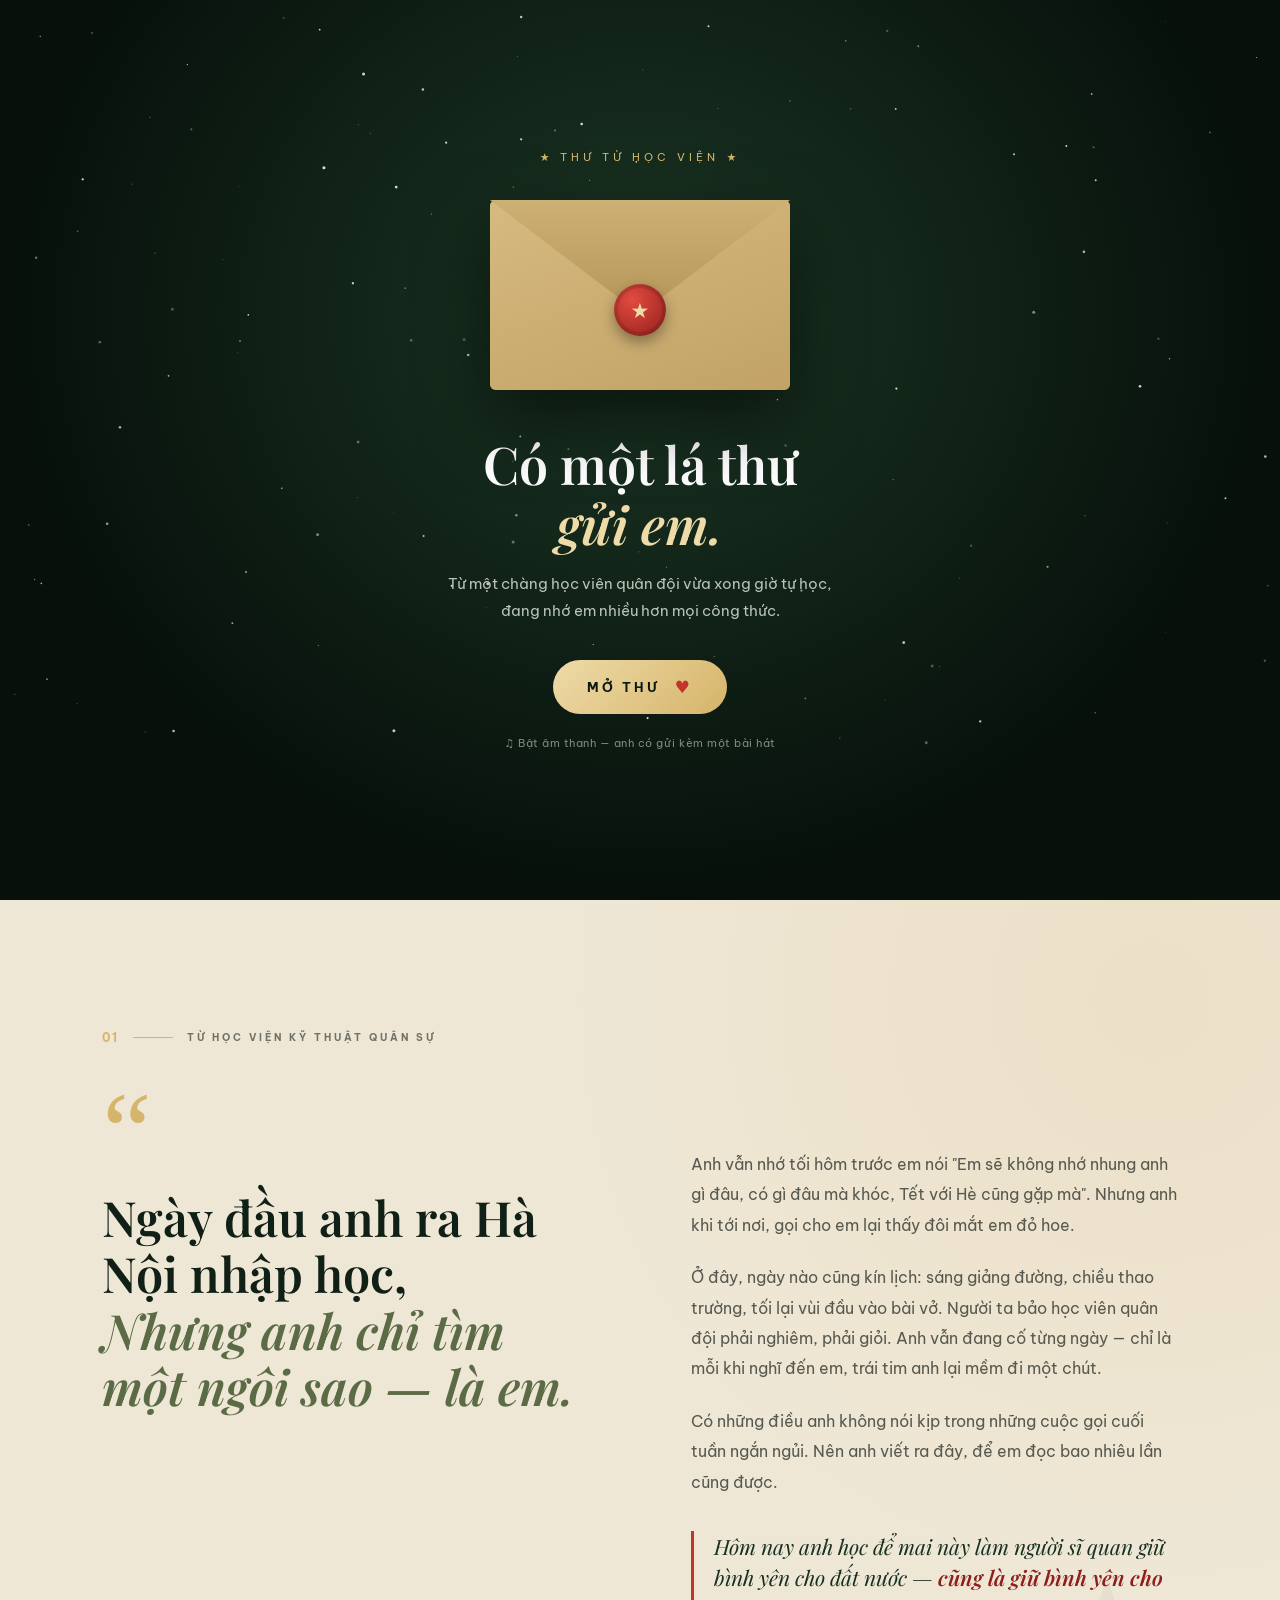
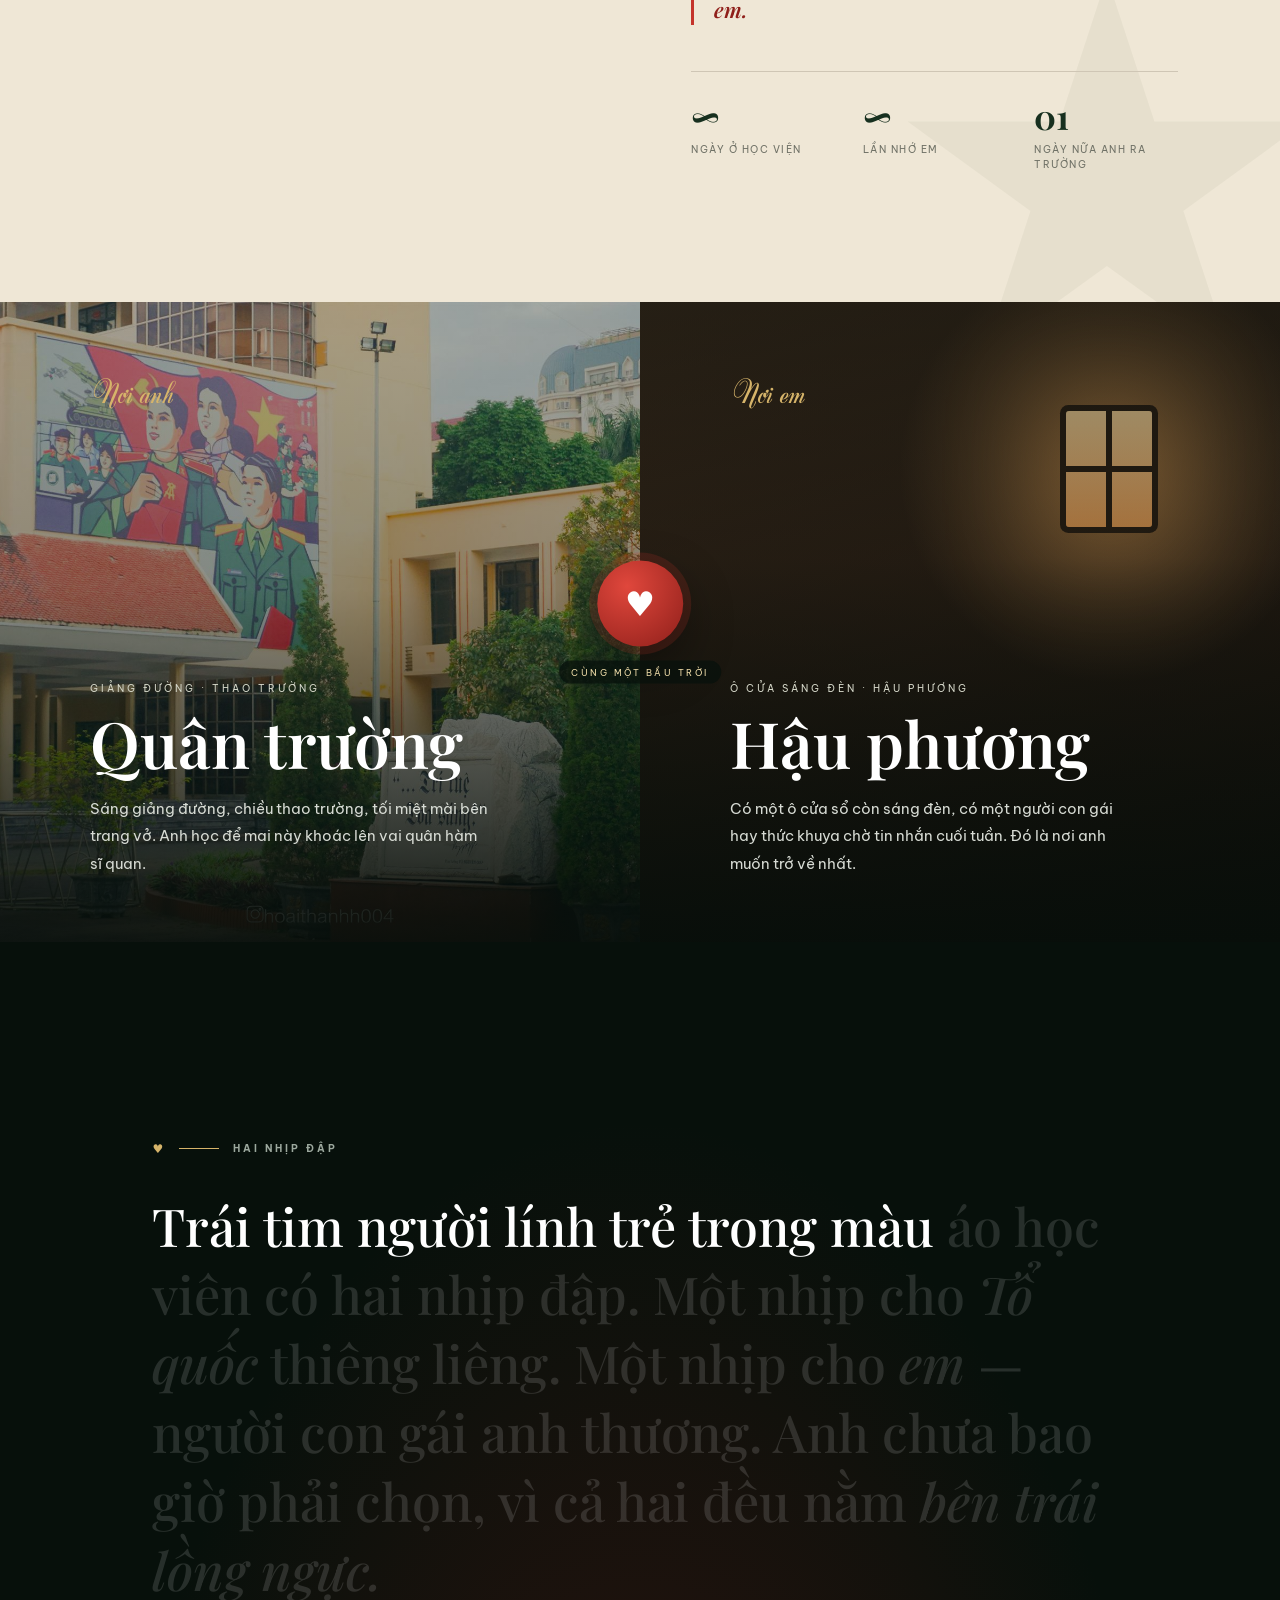
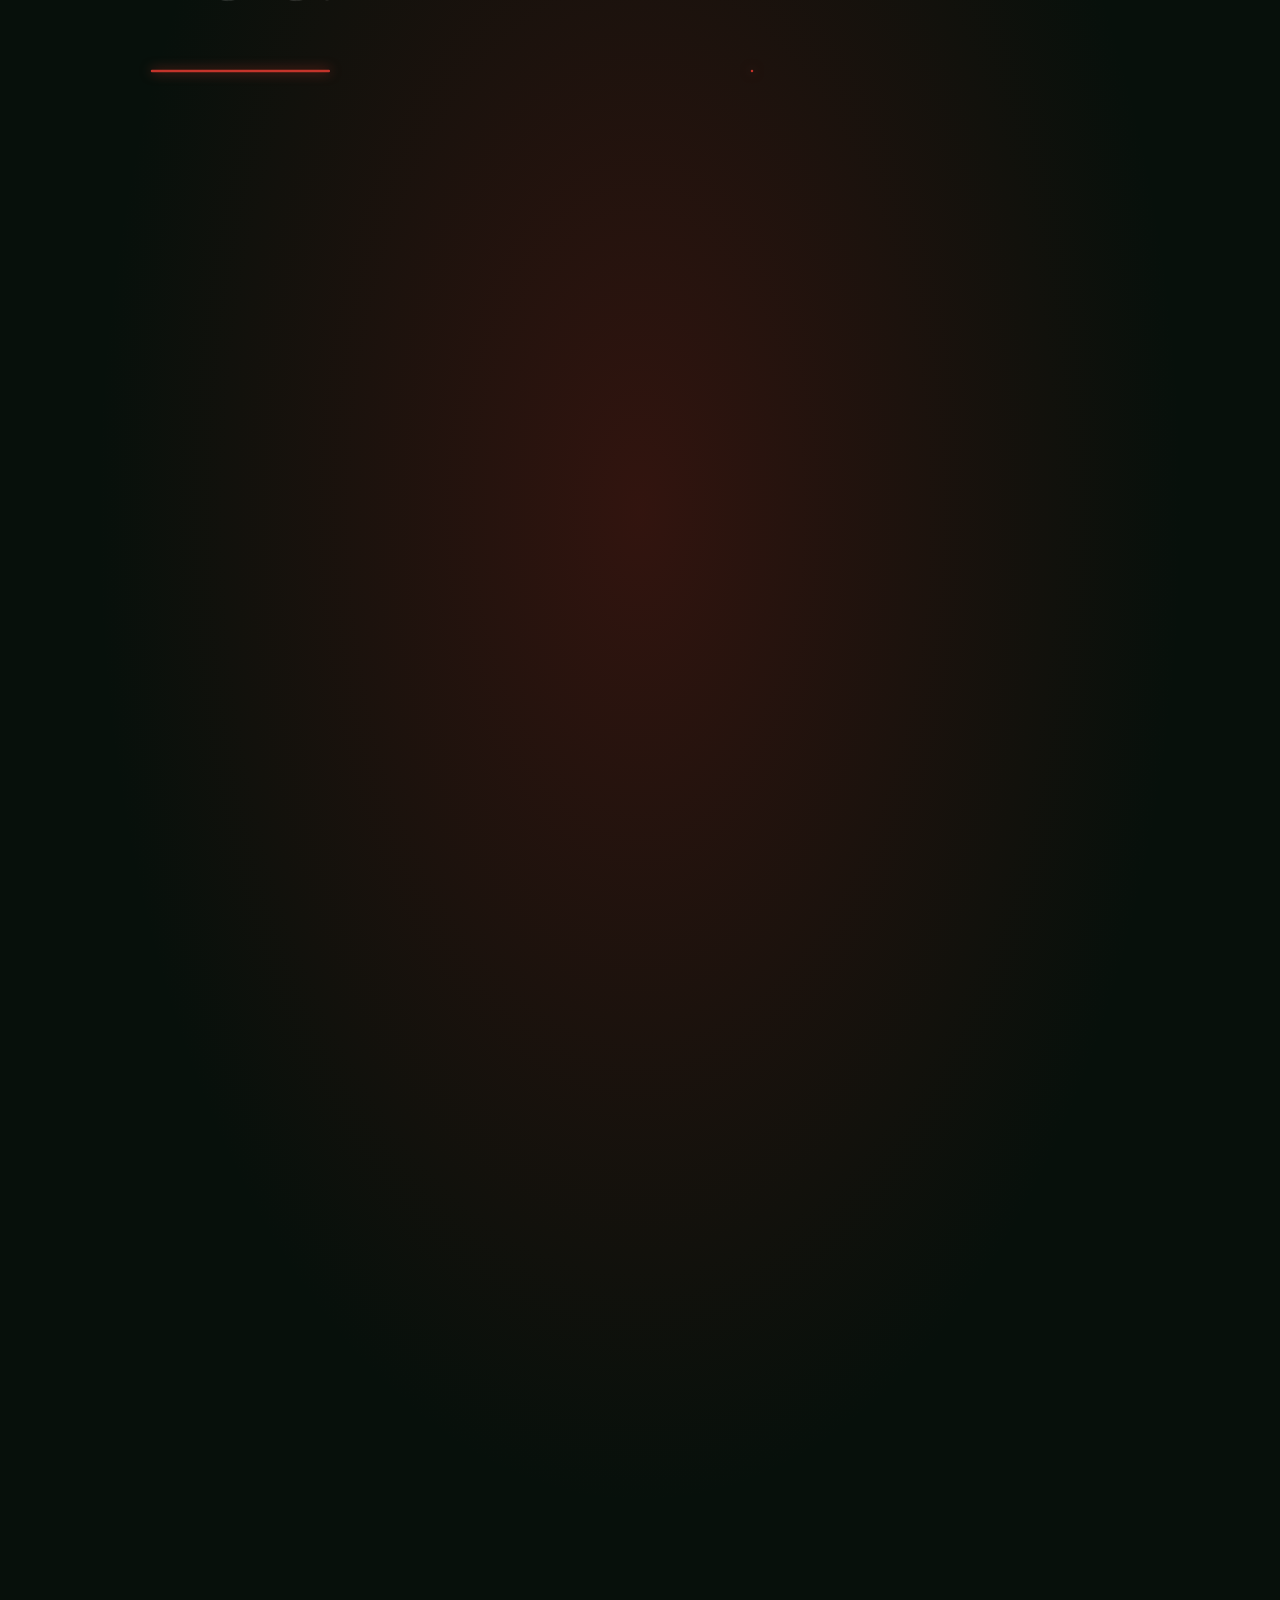
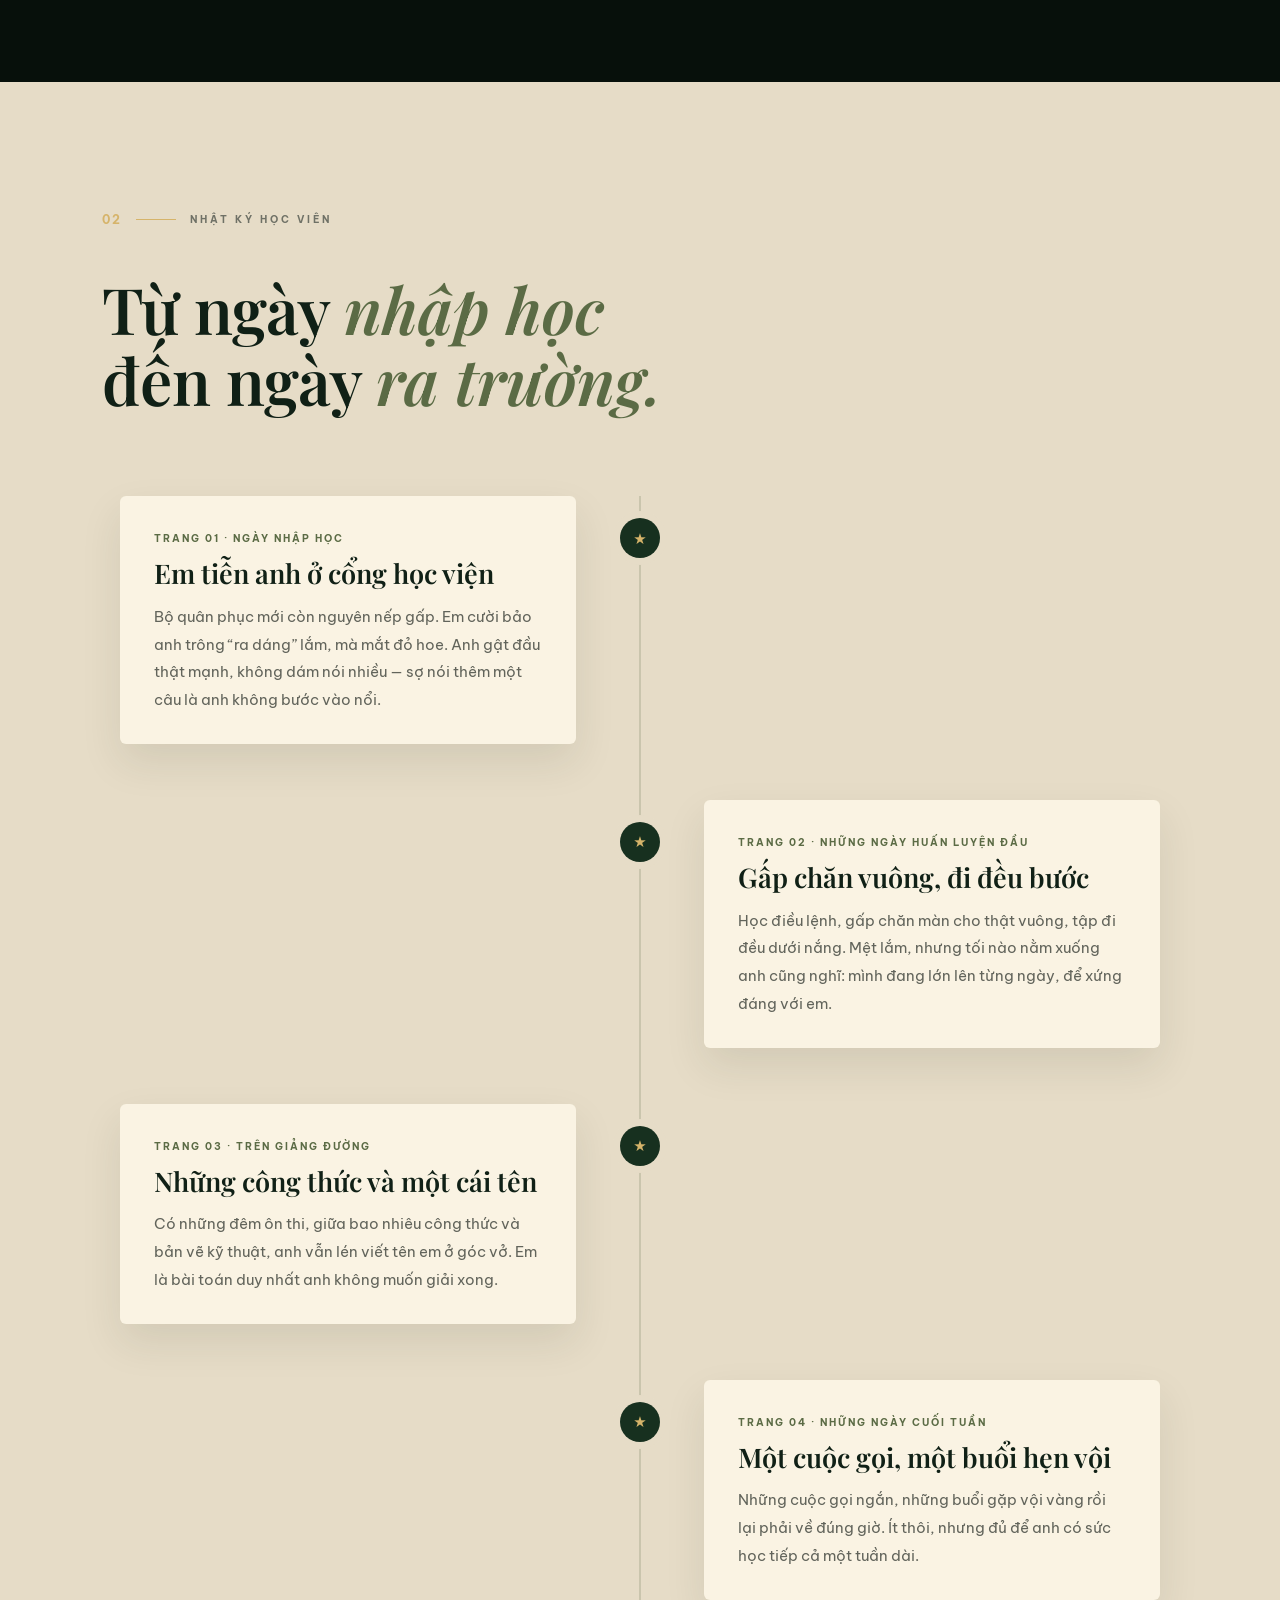
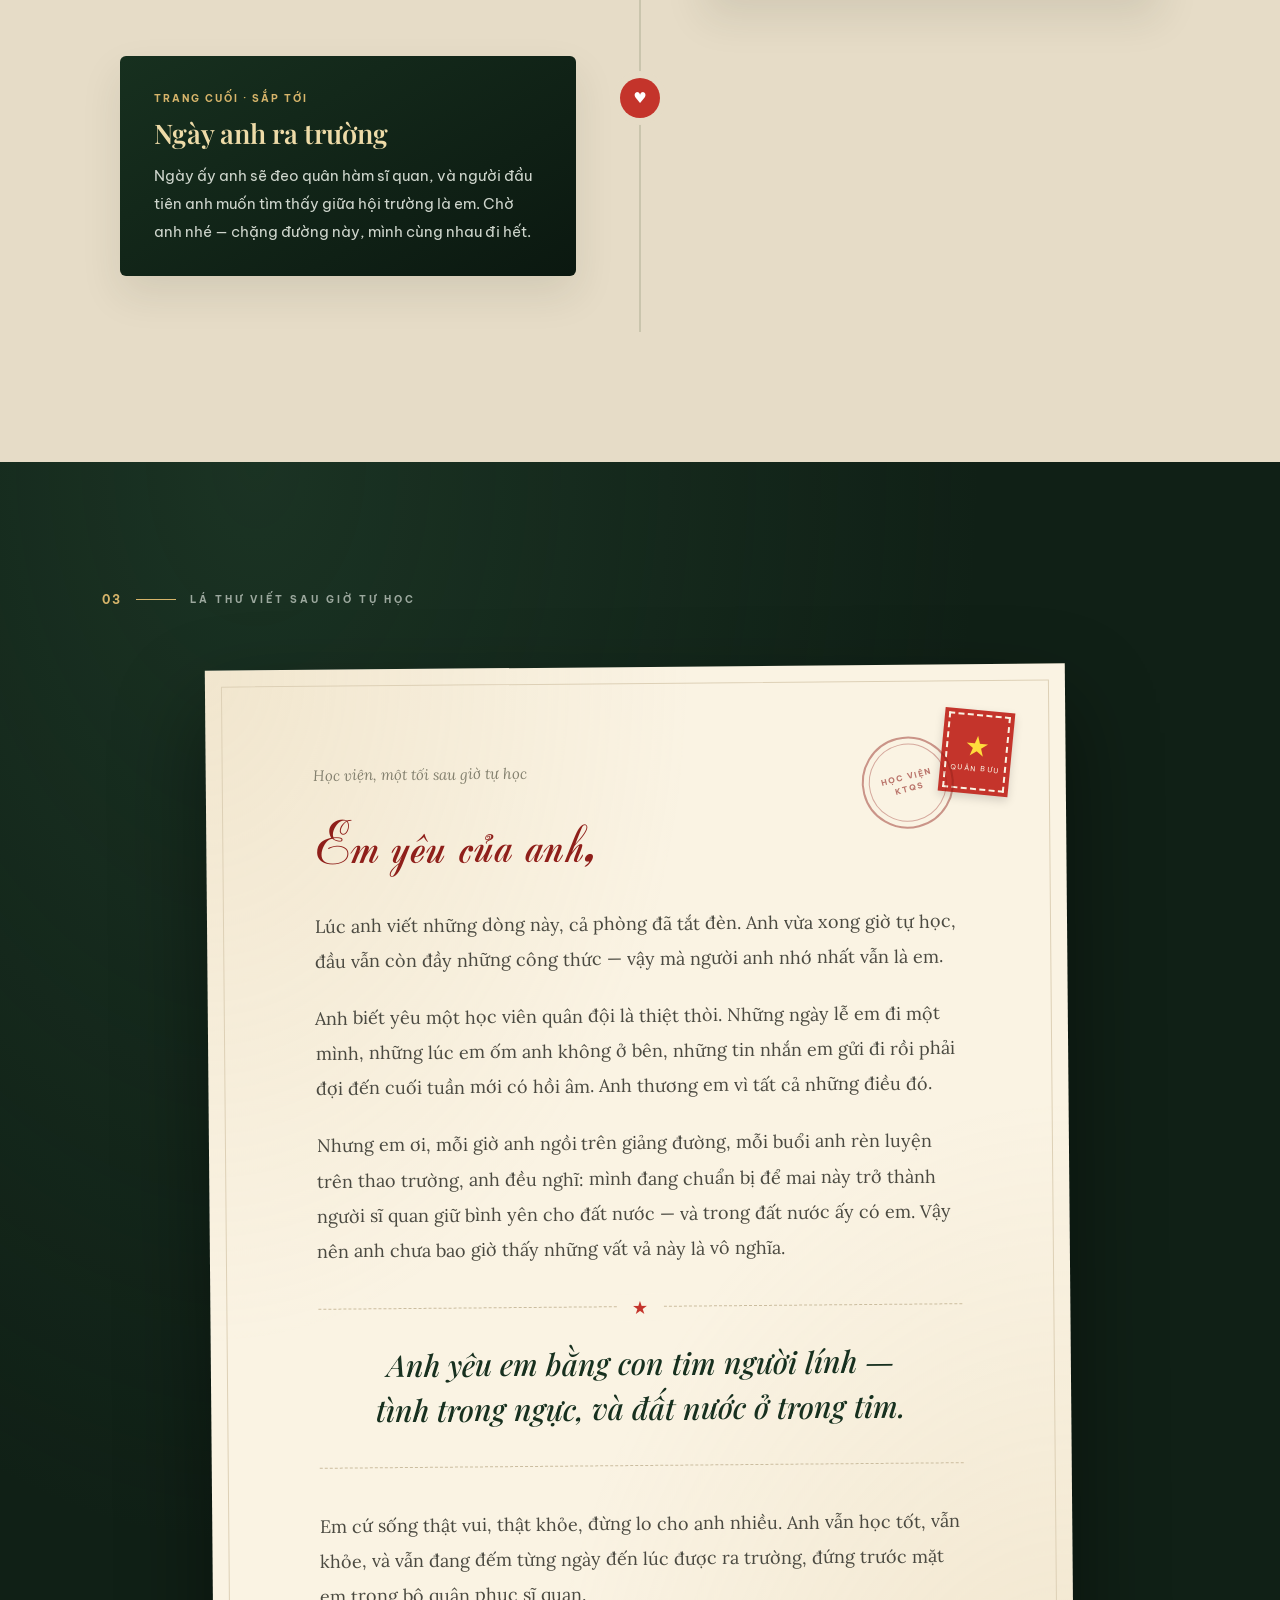
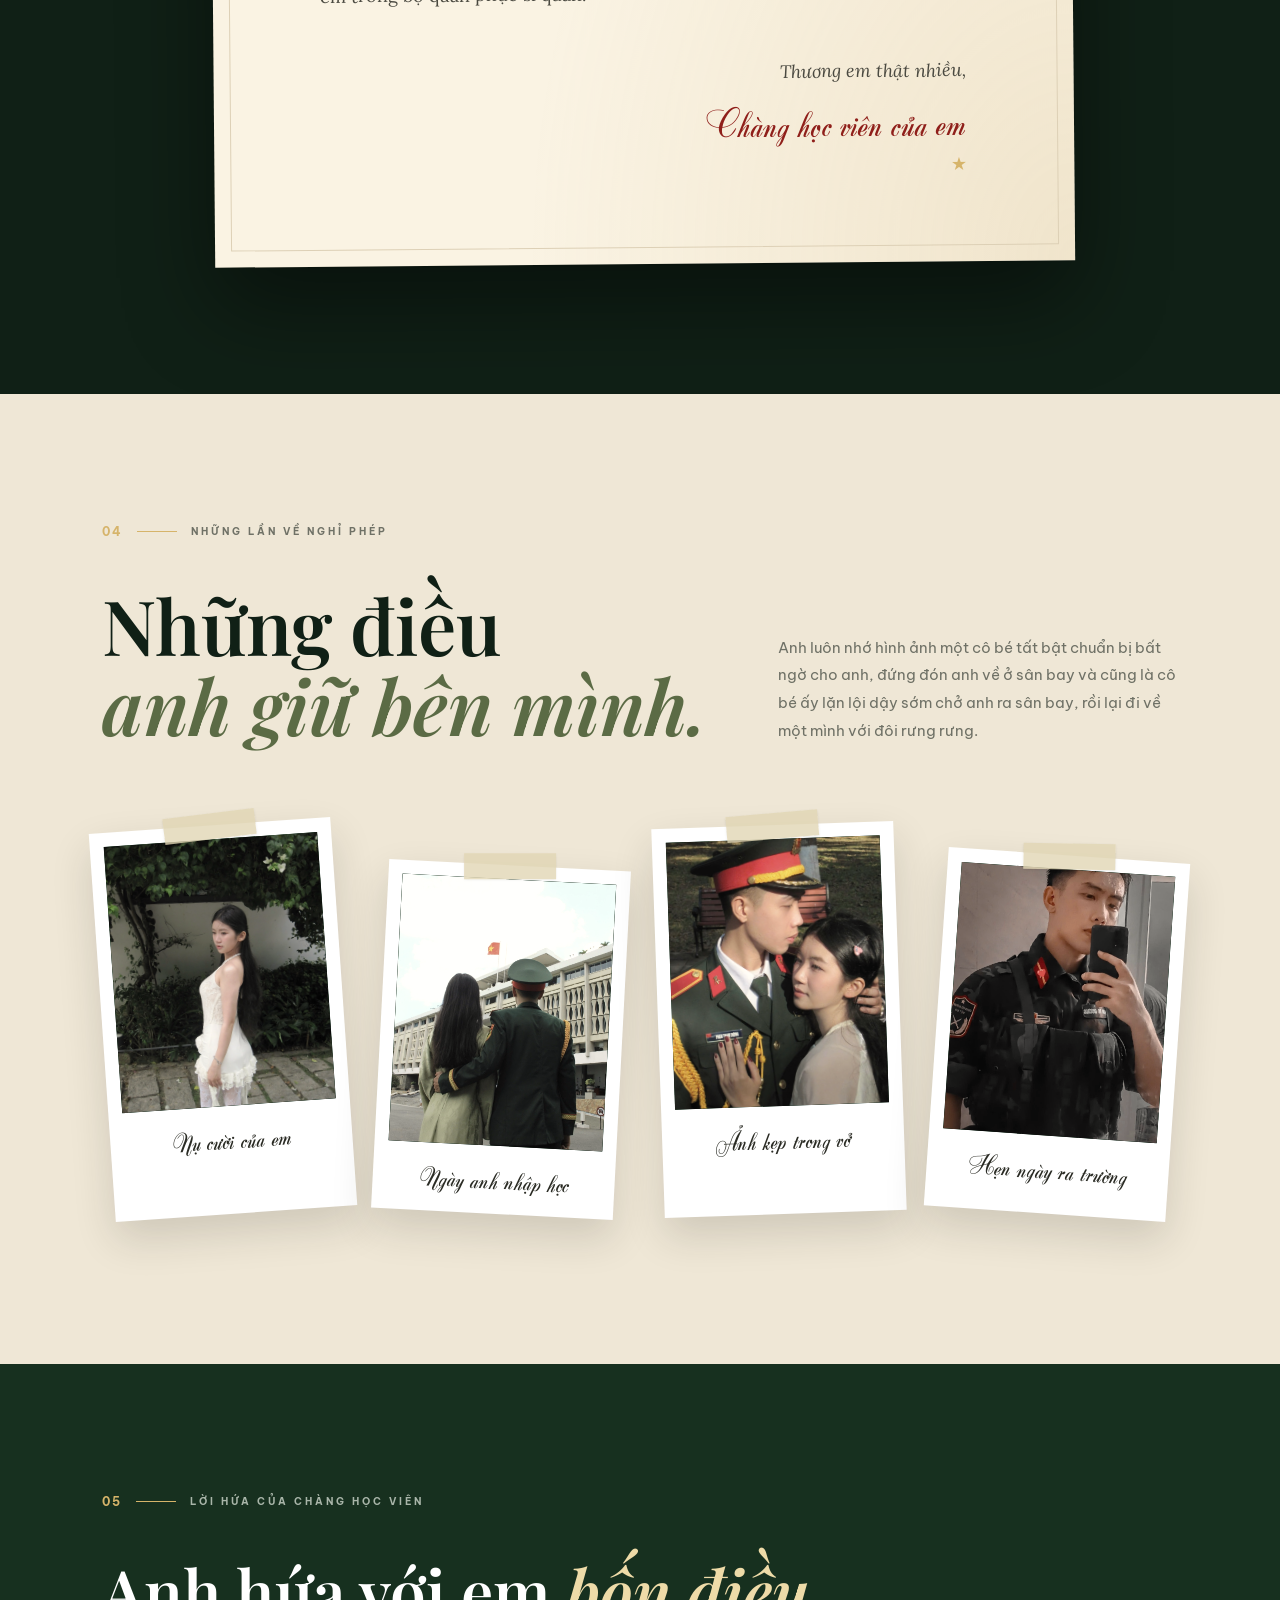
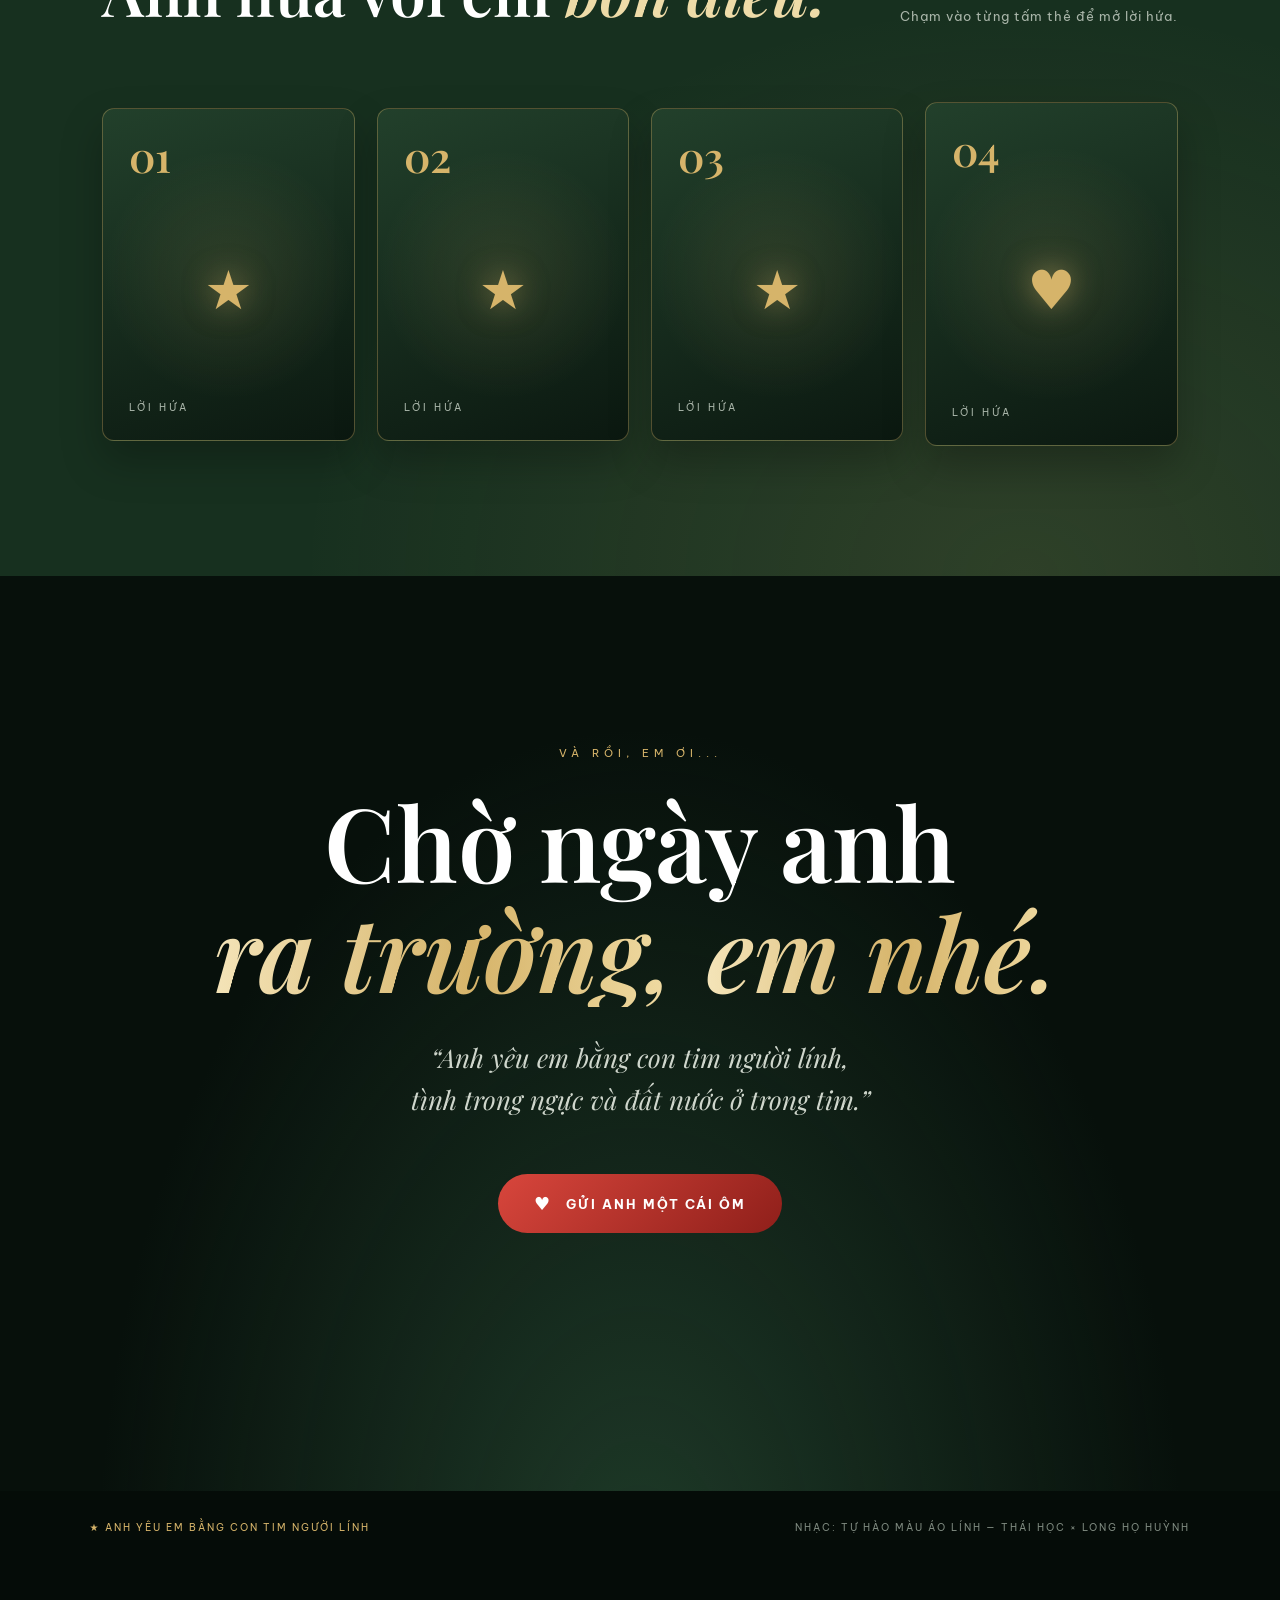
==== commit 0e29b3ca: "Update index.html" ====
--- a/phamthanhduong/index.html
+++ b/phamthanhduong/index.html
@@ -168,8 +168,7 @@
             <p class="quote">“</p>
 
             <h2>
-                Đêm ở học viện,<br>
-                sao nhiều lắm.<br>
+                Ngày đầu anh ra Hà Nội nhập học,<br>
                 <em>Nhưng anh chỉ tìm một ngôi sao — là em.</em>
             </h2>
 
@@ -179,9 +178,9 @@
         <div class="story-text" data-reveal>
 
             <p>
-                Giờ tự học vừa hết. Cả dãy nhà học viên chỉ còn tiếng quạt trần
-                và tiếng lật trang giáo trình. Anh gấp sách lại, nhìn ra khoảng sân
-                tối ngoài cửa sổ, và nghĩ đến em.
+                Anh vẫn nhớ tối hôm trước em nói "Em sẽ không nhớ nhung anh gì đâu, 
+                có gì đâu mà khóc, Tết với Hè cũng gặp mà". Nhưng anh khi tới nơi,
+                gọi cho em lại thấy đôi mắt em đỏ hoe.
             </p>
 
             <p>
@@ -469,7 +468,7 @@
 <section class="memory section" id="memory">
 
     <div class="section-number" data-reveal>
-        04 <span>KẸP TRONG CUỐN GIÁO TRÌNH</span>
+        04 <span>NHỮNG LẦN VỀ NGHỈ PHÉP</span>
     </div>
 
 
@@ -481,8 +480,9 @@
         </h2>
 
         <p>
-            Giữa sách vở, quân trang và lịch học kín mít,
-            vẫn có một góc nhỏ anh để dành riêng cho em.
+           Anh luôn nhớ hình ảnh một cô bé tất bật chuẩn bị bất ngờ cho anh,
+            đứng đón anh về ở sân bay và cũng là cô bé ấy lặn lội dậy sớm chở anh ra sân bay,
+            rồi lại đi về một mình với đôi rưng rưng.
         </p>
 
     </div>
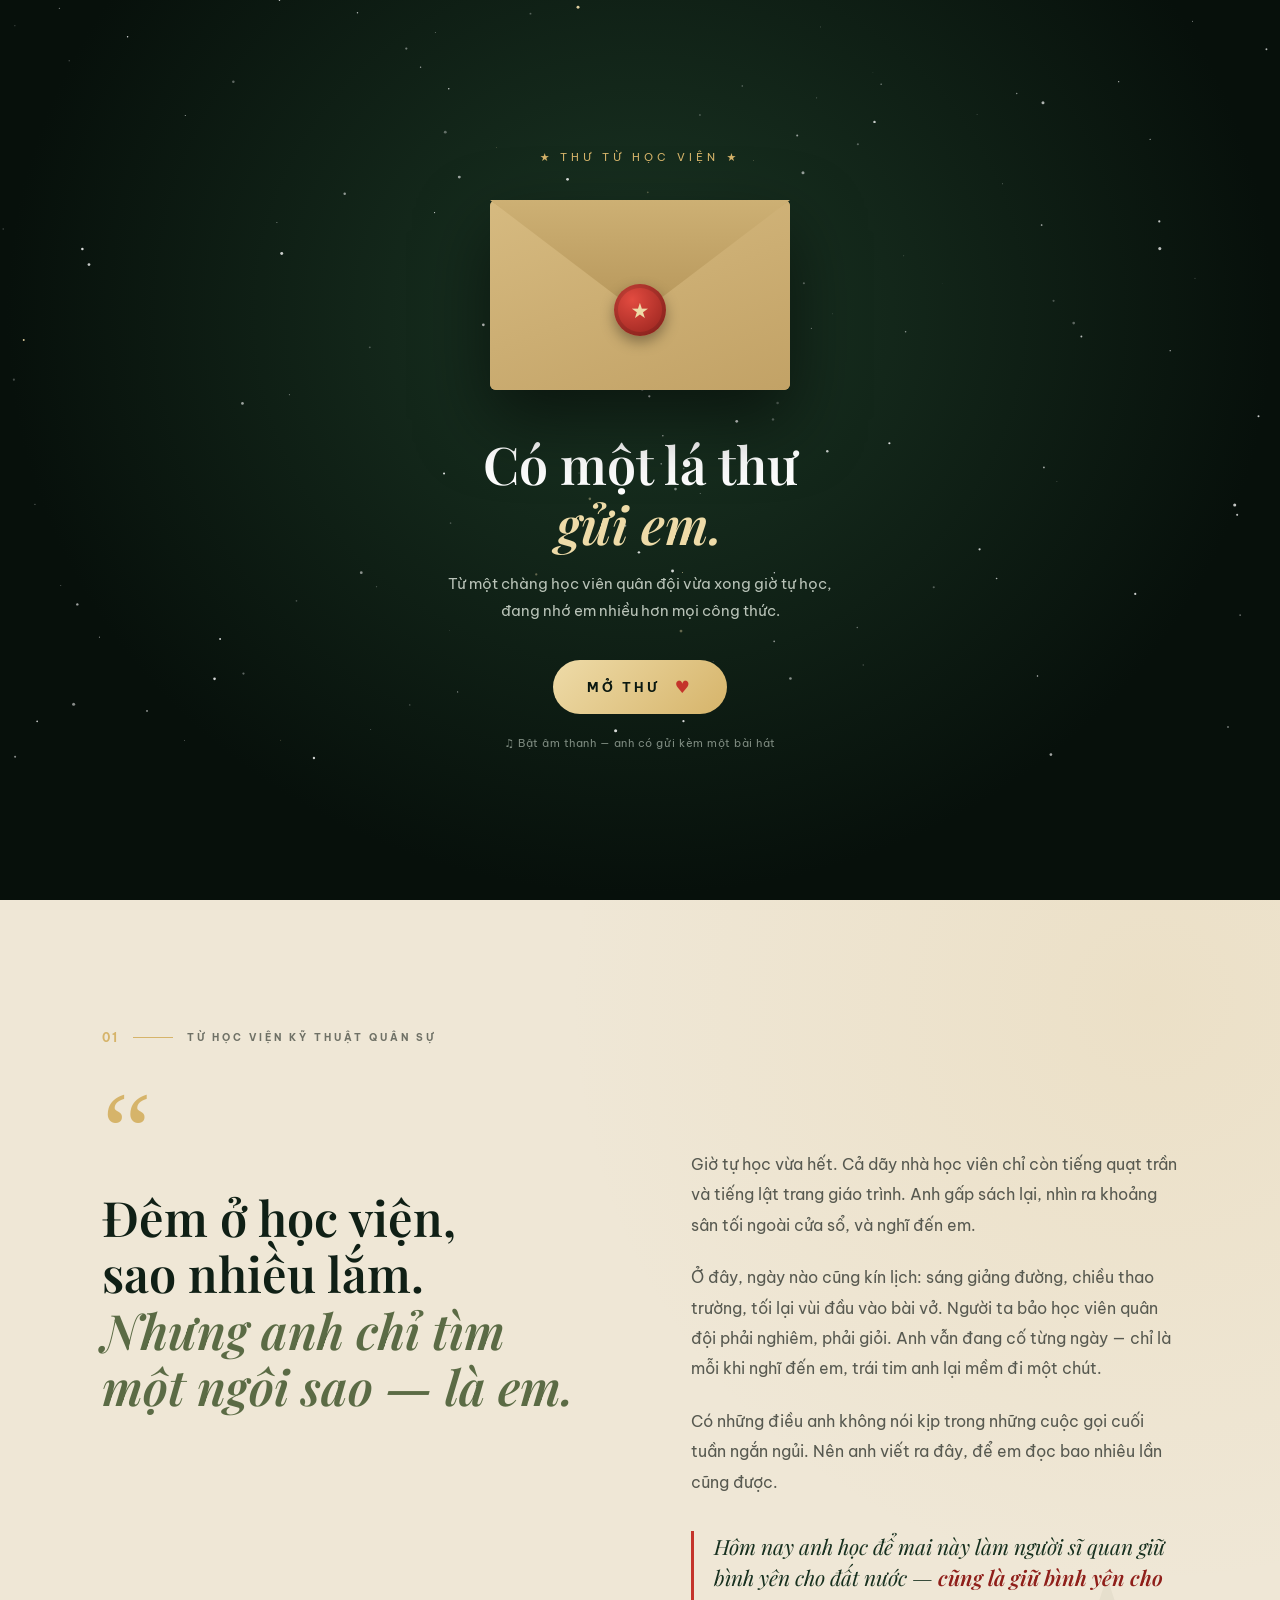
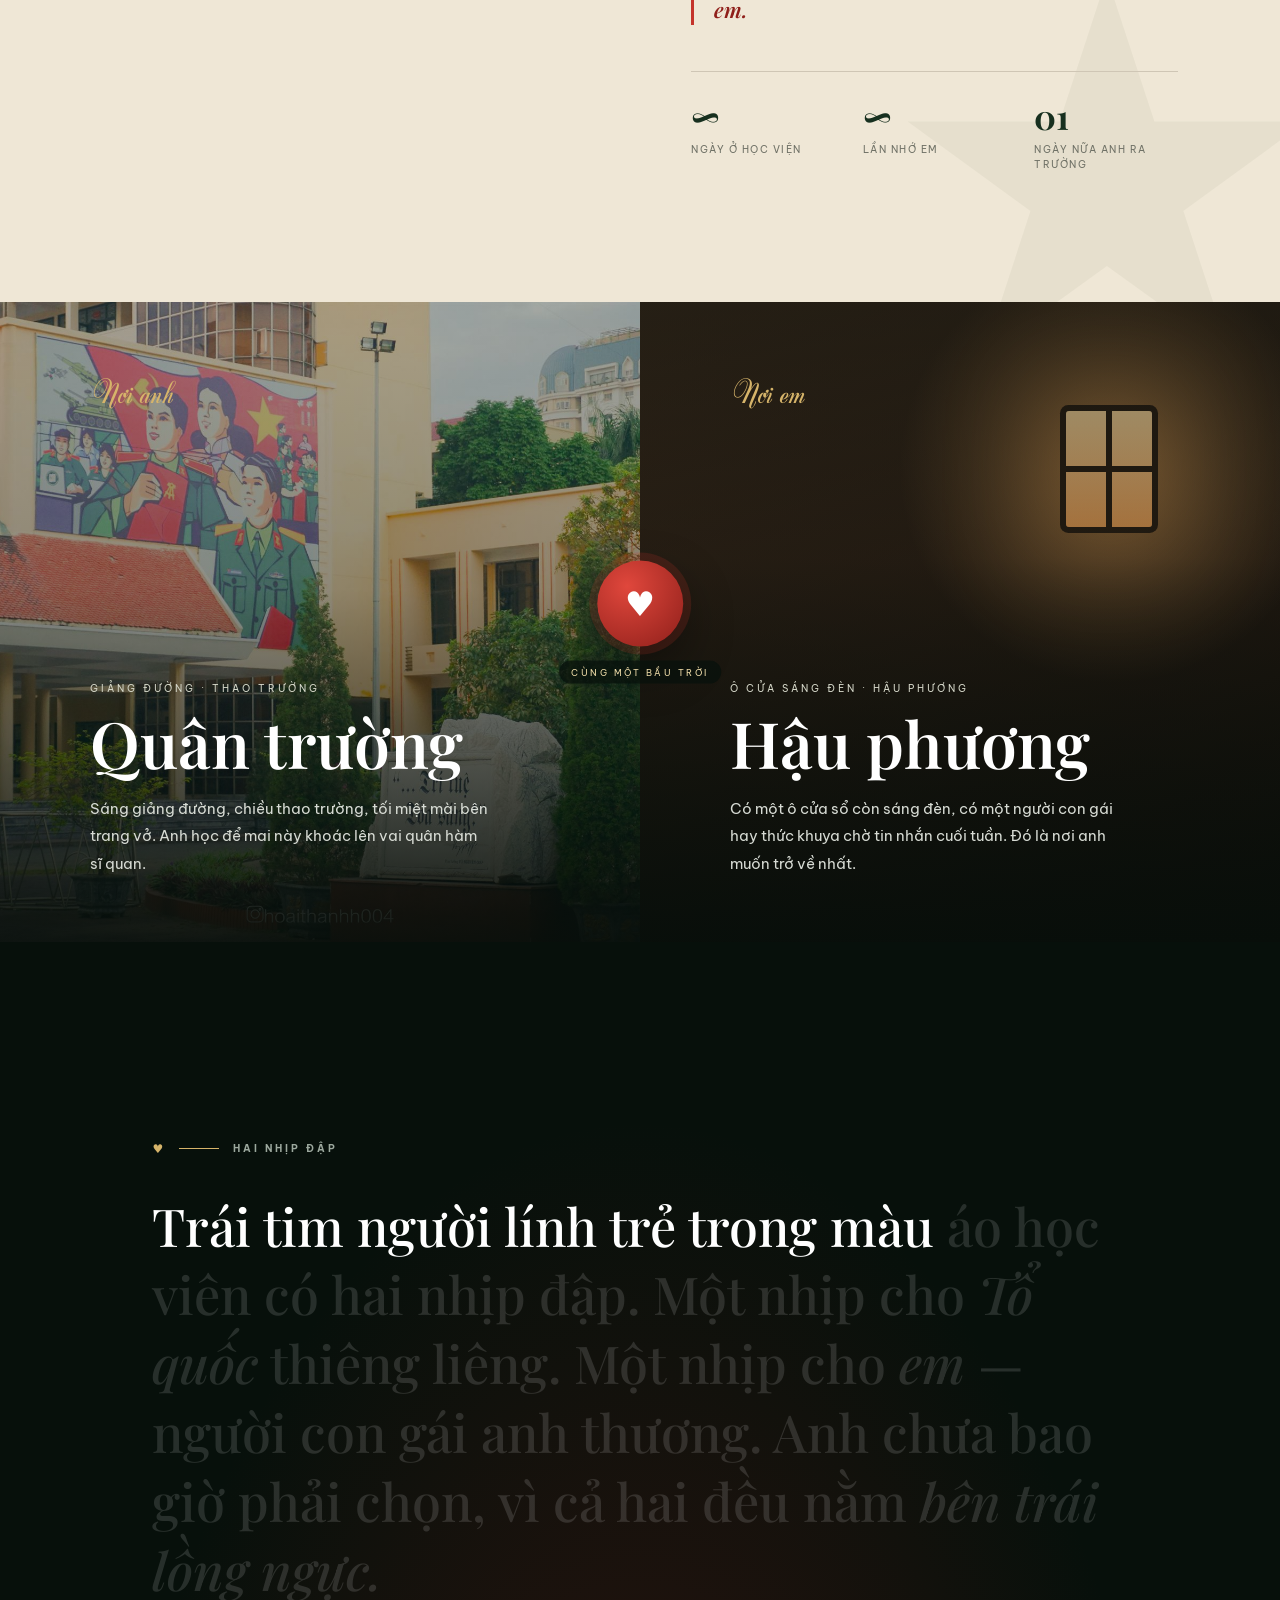
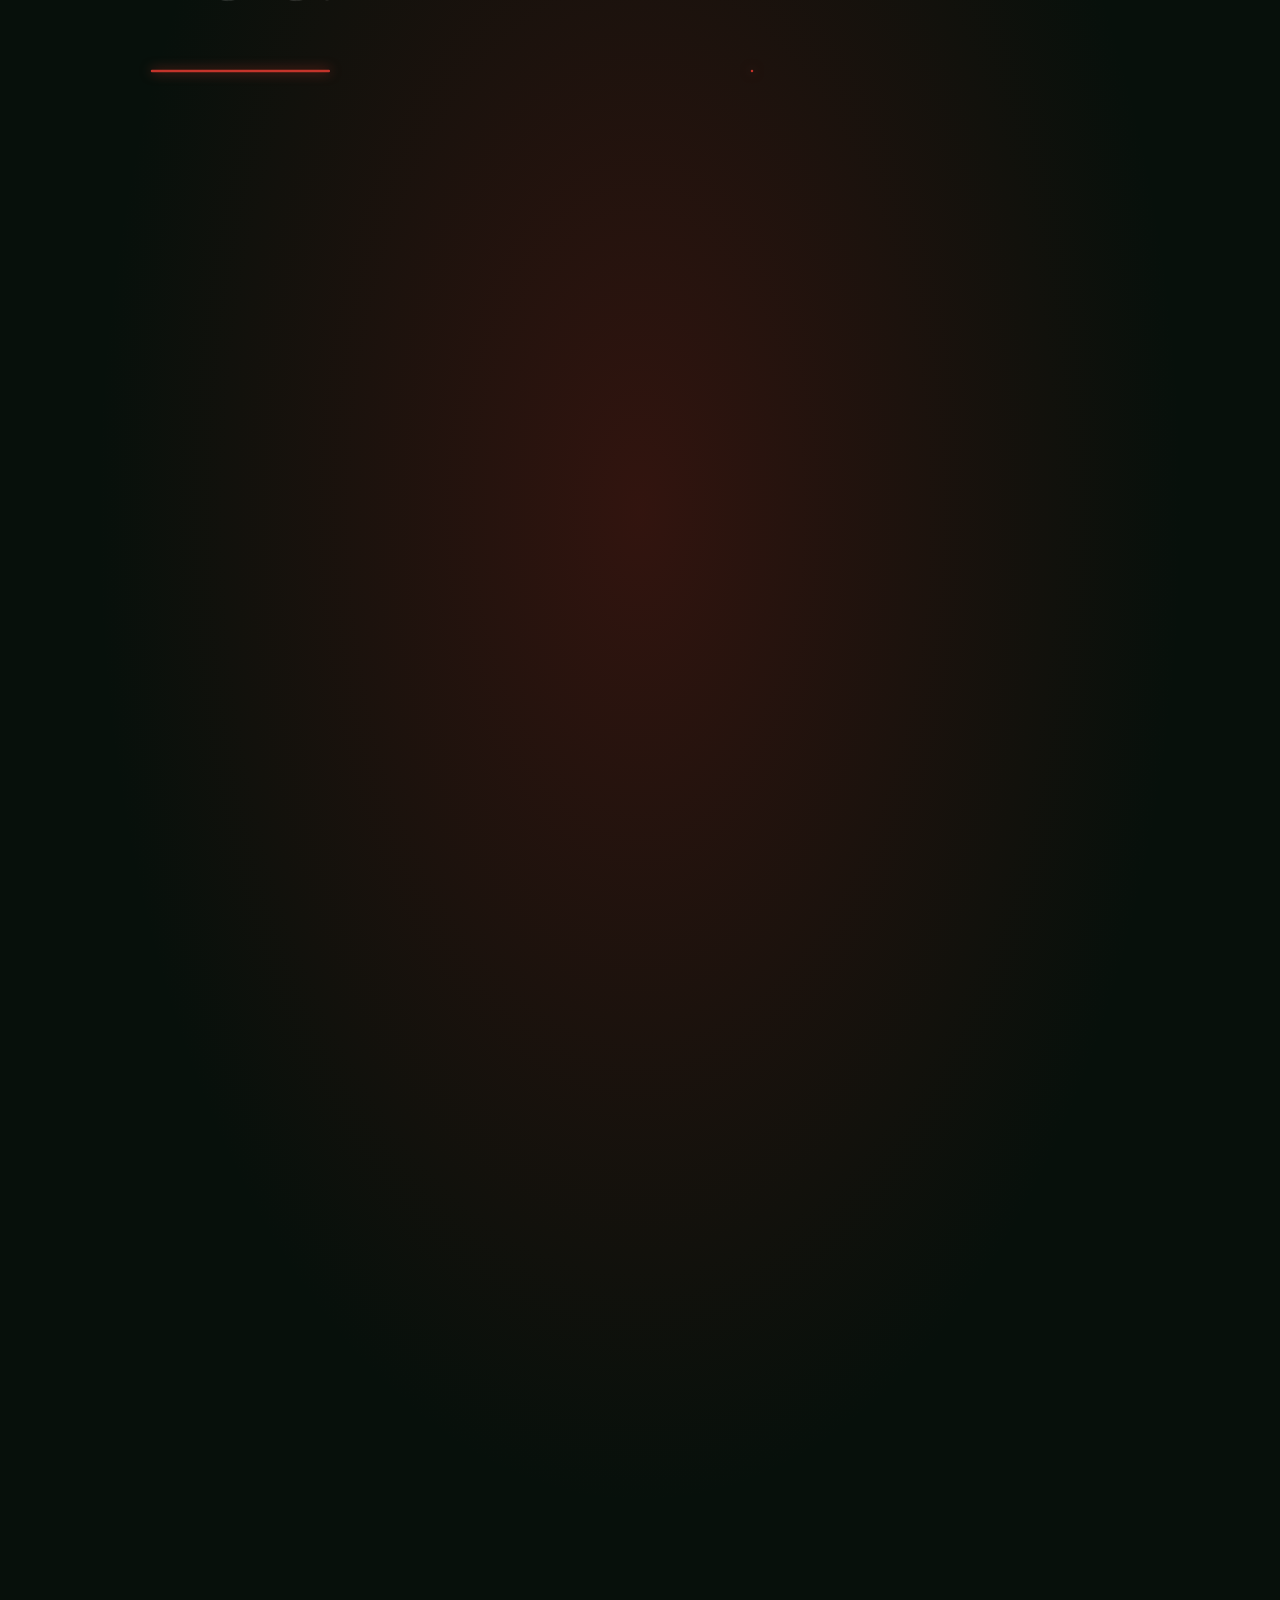
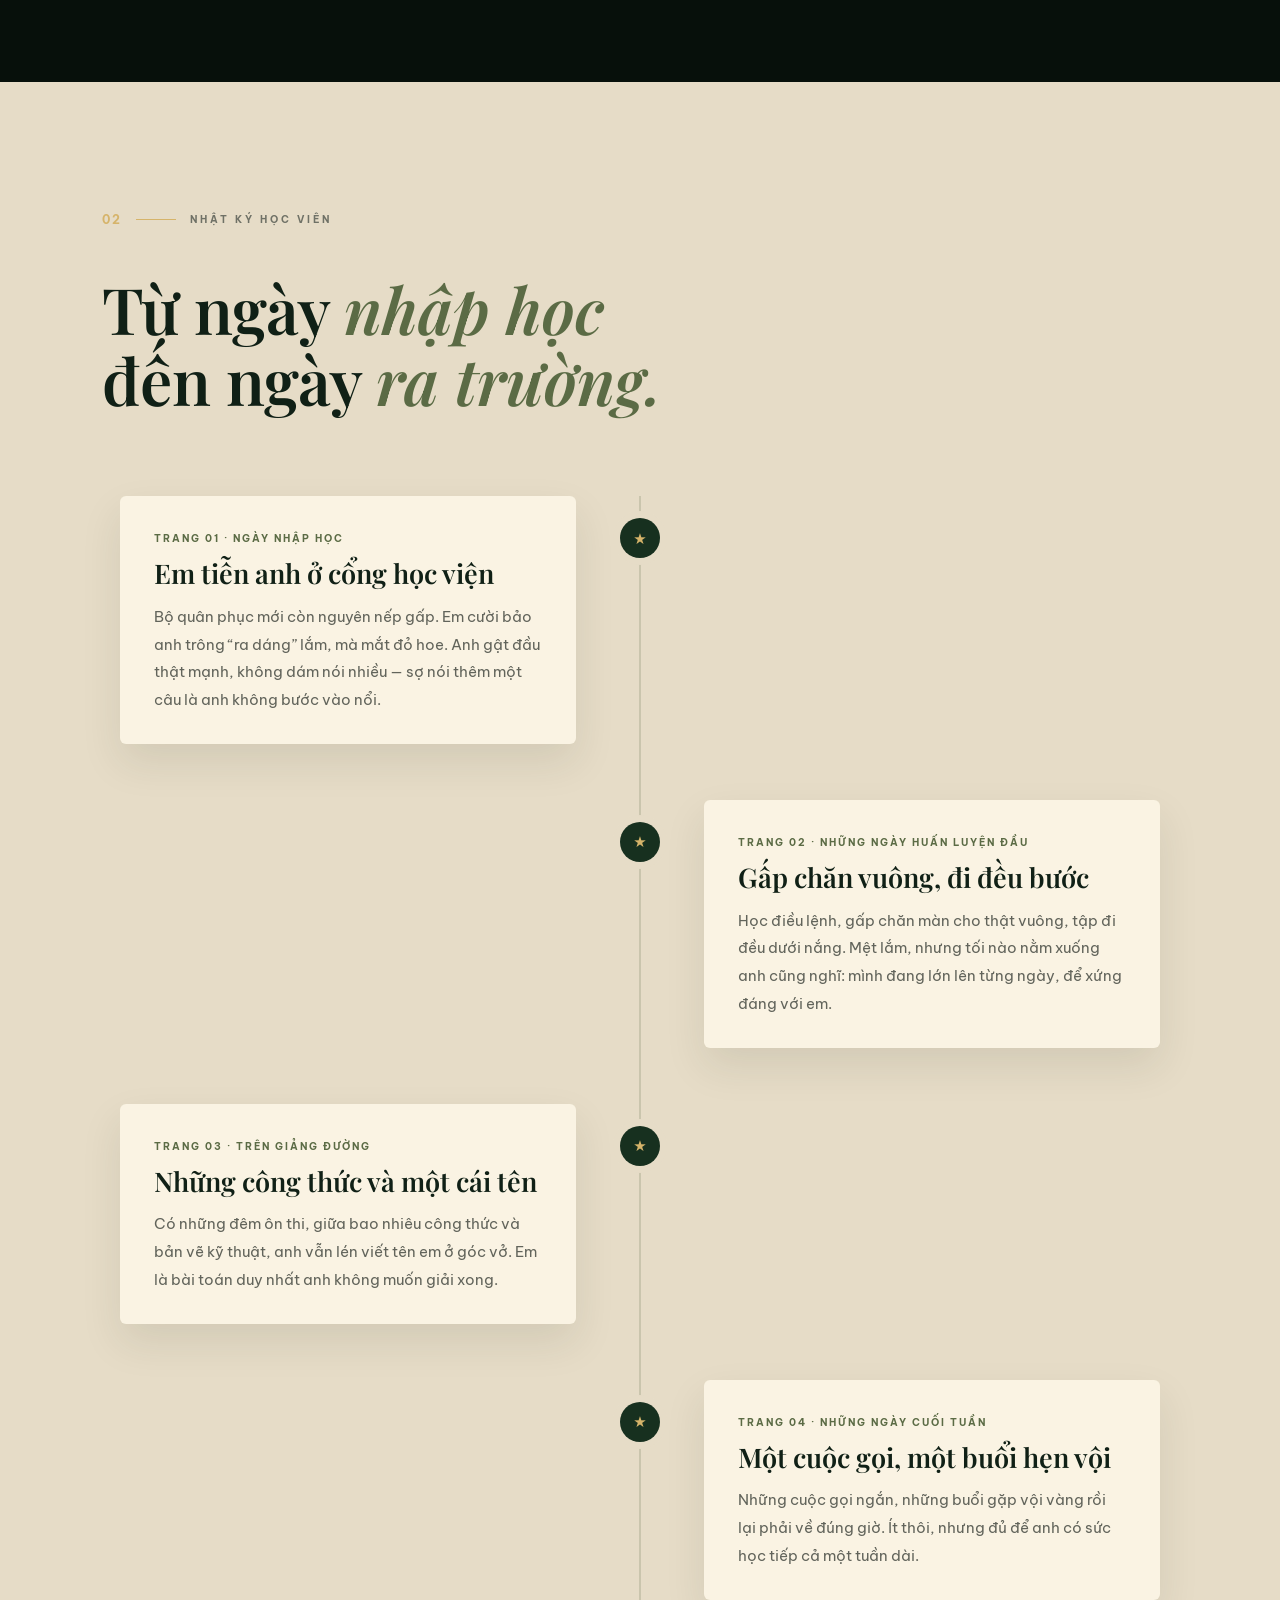
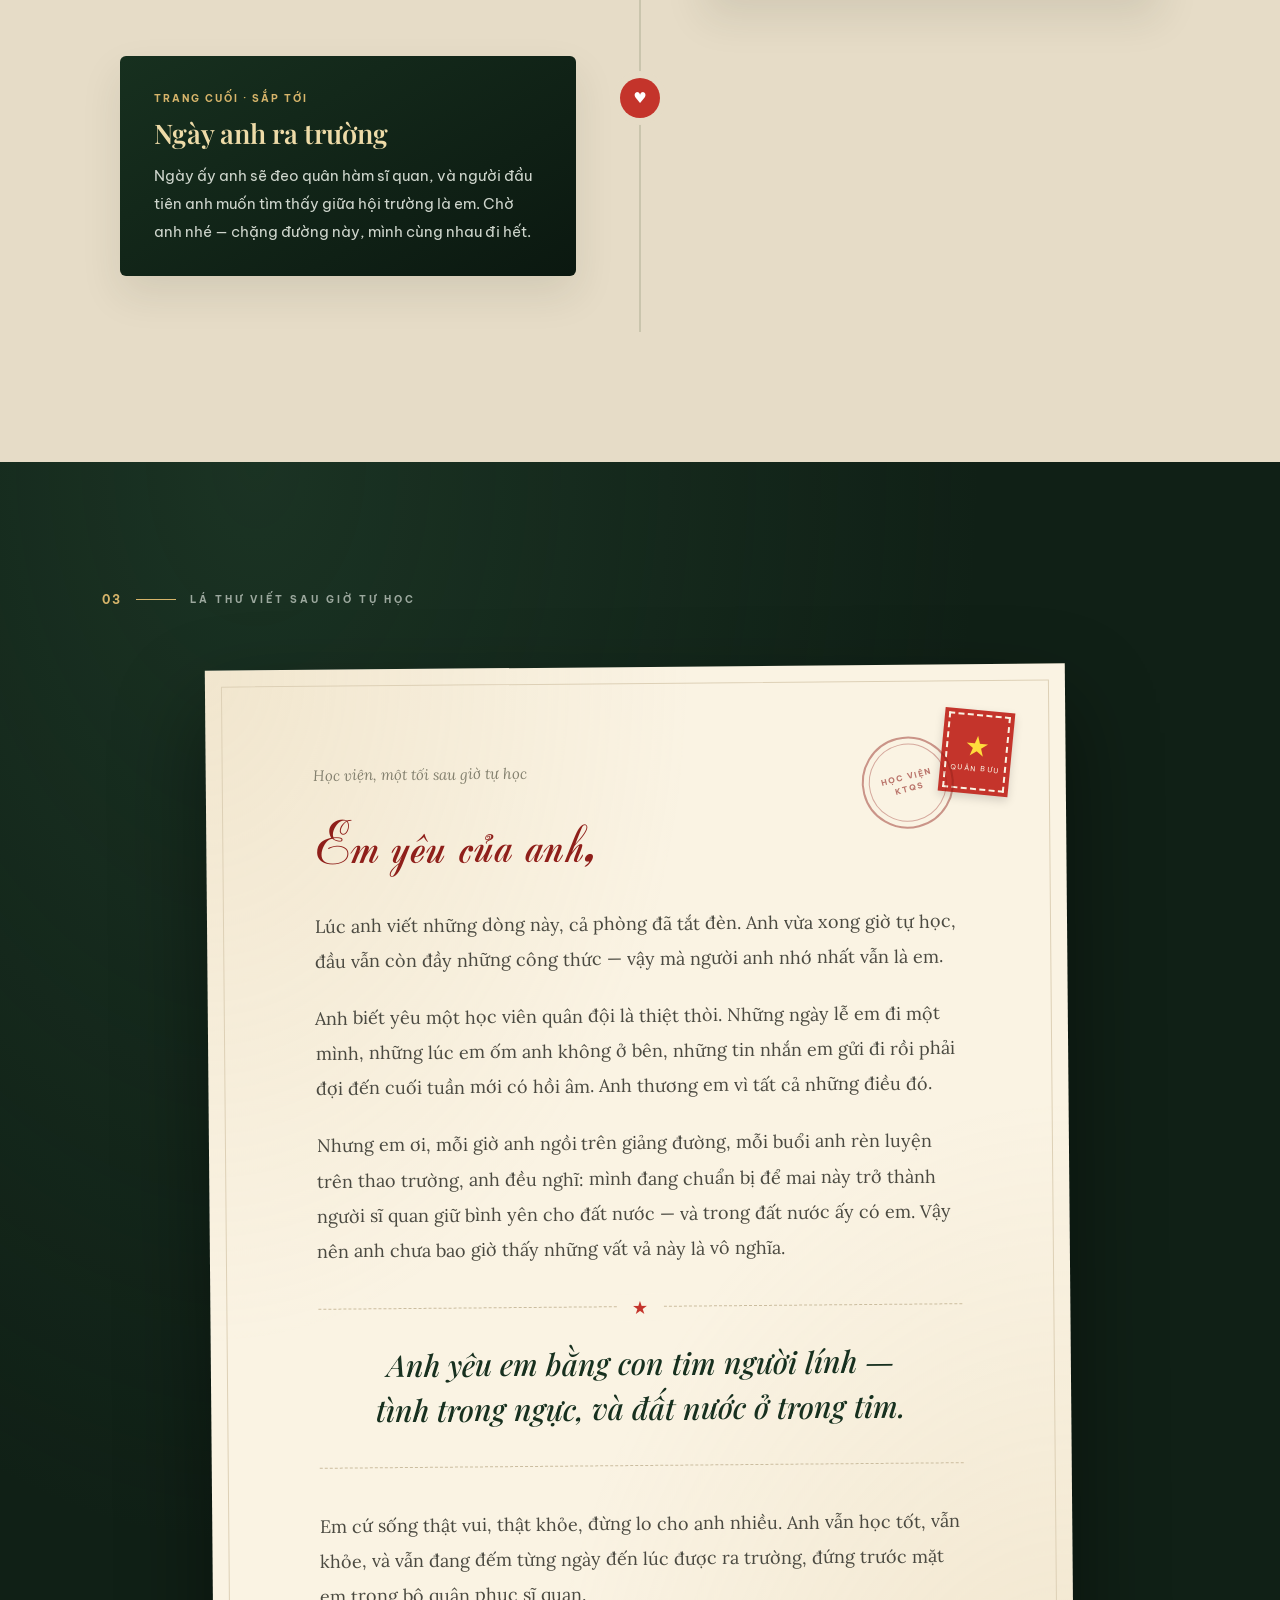
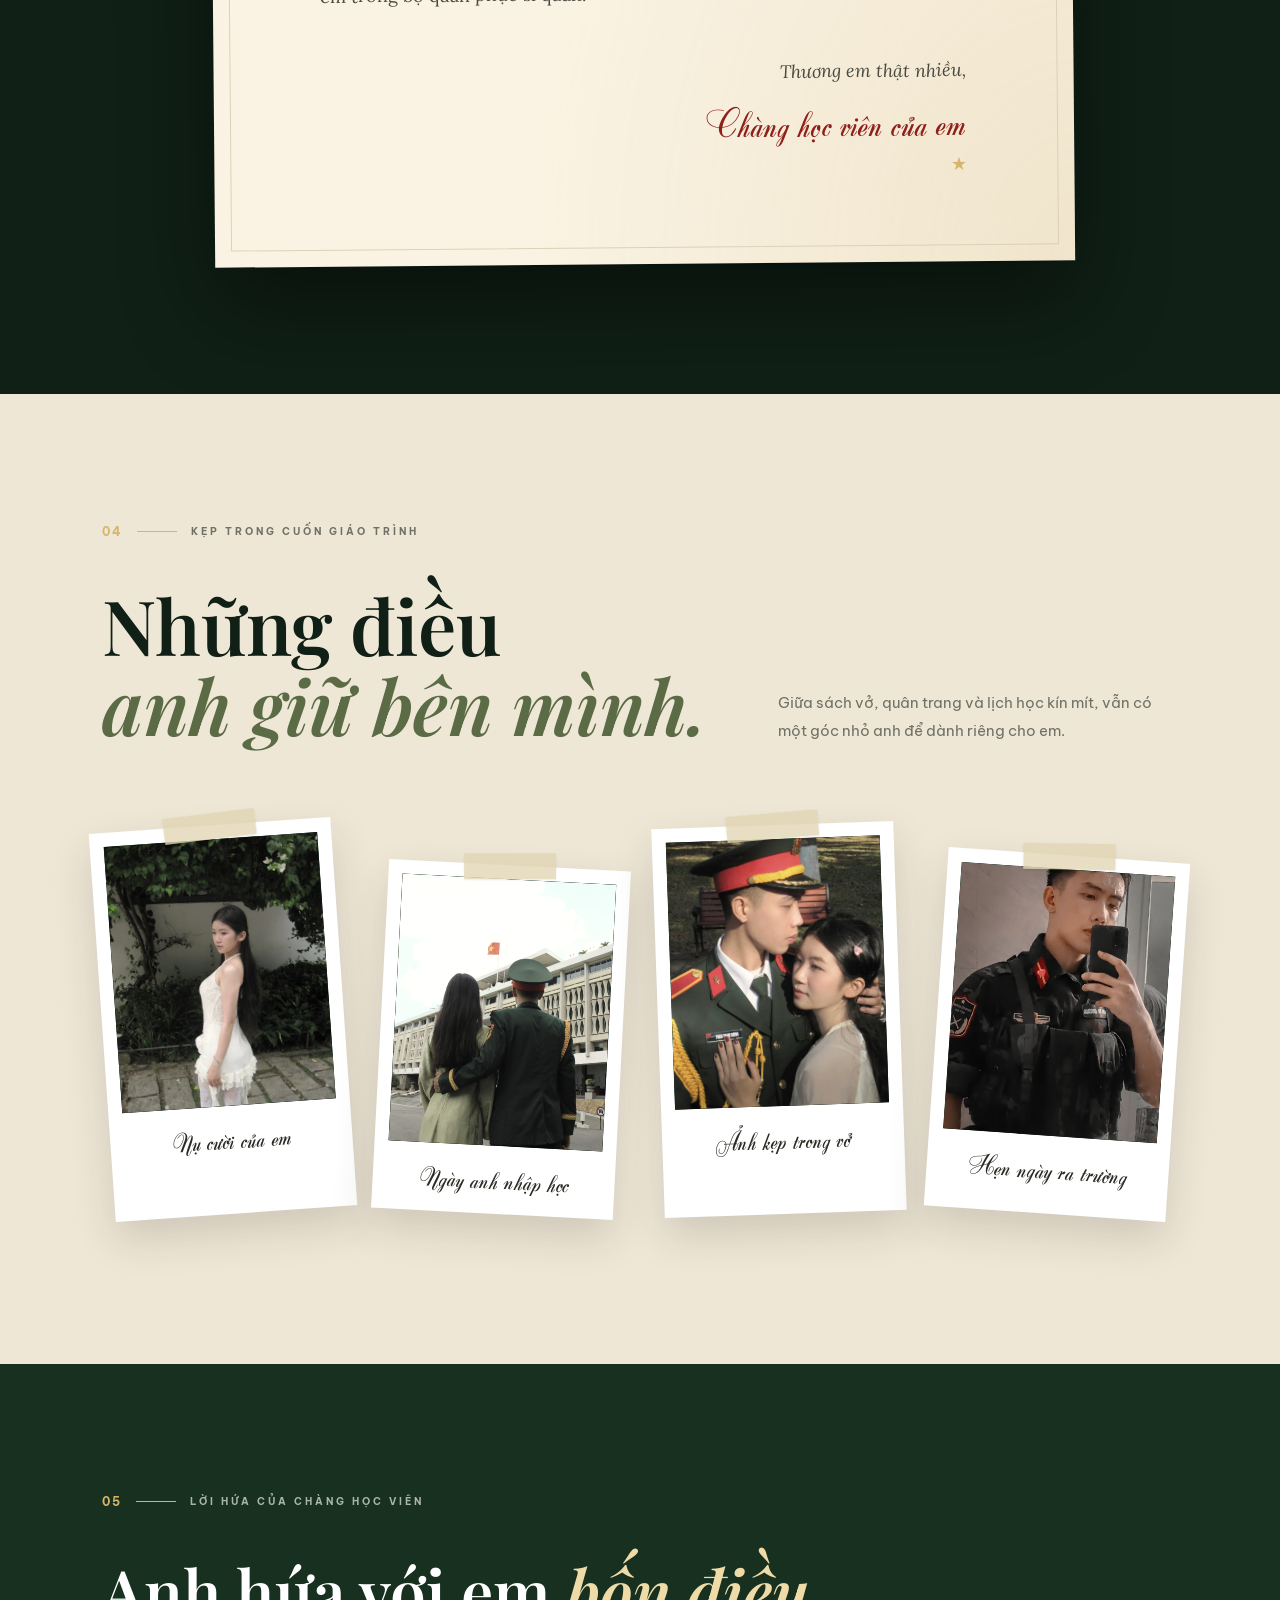
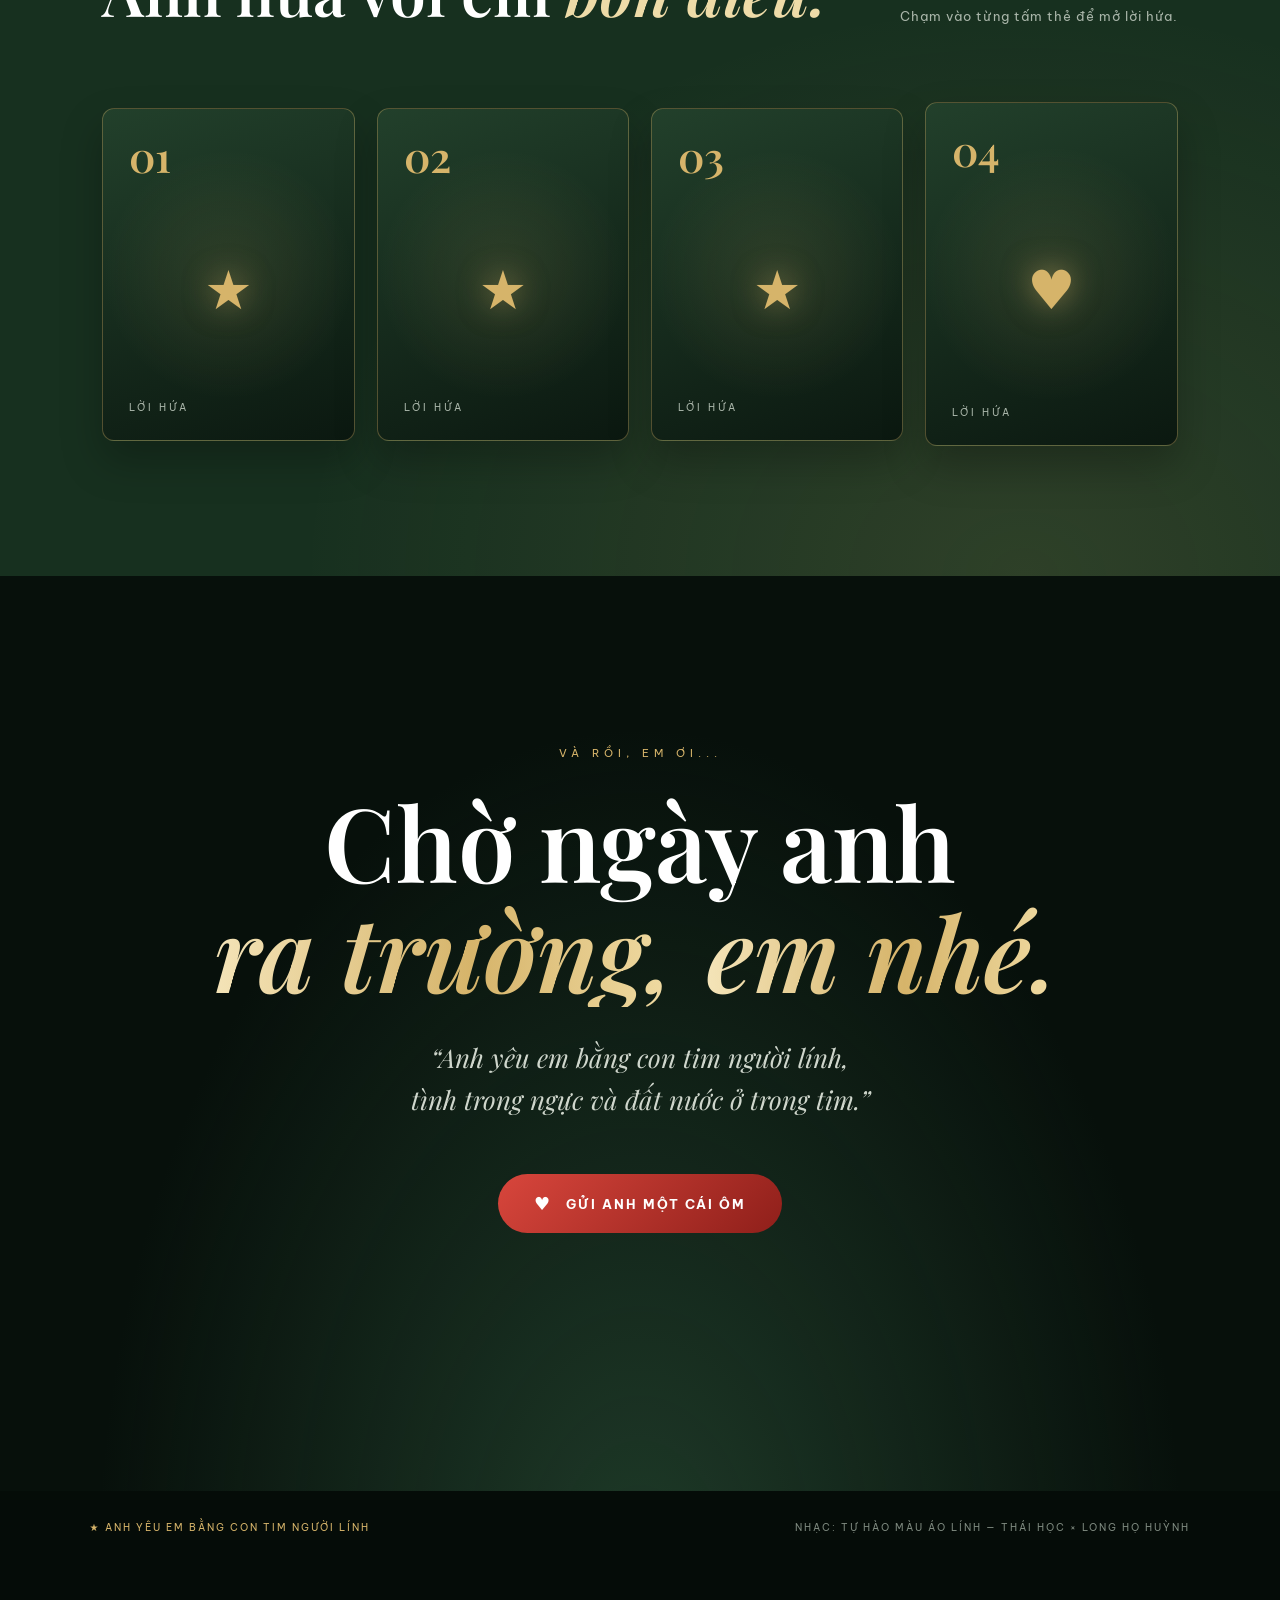
==== commit 6195eebf: "Update index.html" ====
--- a/phamthanhduong/index.html
+++ b/phamthanhduong/index.html
@@ -168,7 +168,8 @@
             <p class="quote">“</p>
 
             <h2>
-                Ngày đầu anh ra Hà Nội nhập học,<br>
+                Đêm ở học viện,<br>
+                sao nhiều lắm.<br>
                 <em>Nhưng anh chỉ tìm một ngôi sao — là em.</em>
             </h2>
 
@@ -178,9 +179,9 @@
         <div class="story-text" data-reveal>
 
             <p>
-                Anh vẫn nhớ tối hôm trước em nói "Em sẽ không nhớ nhung anh gì đâu, 
-                có gì đâu mà khóc, Tết với Hè cũng gặp mà". Nhưng anh khi tới nơi,
-                gọi cho em lại thấy đôi mắt em đỏ hoe.
+                Giờ tự học vừa hết. Cả dãy nhà học viên chỉ còn tiếng quạt trần
+                và tiếng lật trang giáo trình. Anh gấp sách lại, nhìn ra khoảng sân
+                tối ngoài cửa sổ, và nghĩ đến em.
             </p>
 
             <p>
@@ -468,7 +469,7 @@
 <section class="memory section" id="memory">
 
     <div class="section-number" data-reveal>
-        04 <span>NHỮNG LẦN VỀ NGHỈ PHÉP</span>
+        04 <span>KẸP TRONG CUỐN GIÁO TRÌNH</span>
     </div>
 
 
@@ -480,9 +481,8 @@
         </h2>
 
         <p>
-           Anh luôn nhớ hình ảnh một cô bé tất bật chuẩn bị bất ngờ cho anh,
-            đứng đón anh về ở sân bay và cũng là cô bé ấy lặn lội dậy sớm chở anh ra sân bay,
-            rồi lại đi về một mình với đôi rưng rưng.
+            Giữa sách vở, quân trang và lịch học kín mít,
+            vẫn có một góc nhỏ anh để dành riêng cho em.
         </p>
 
     </div>
